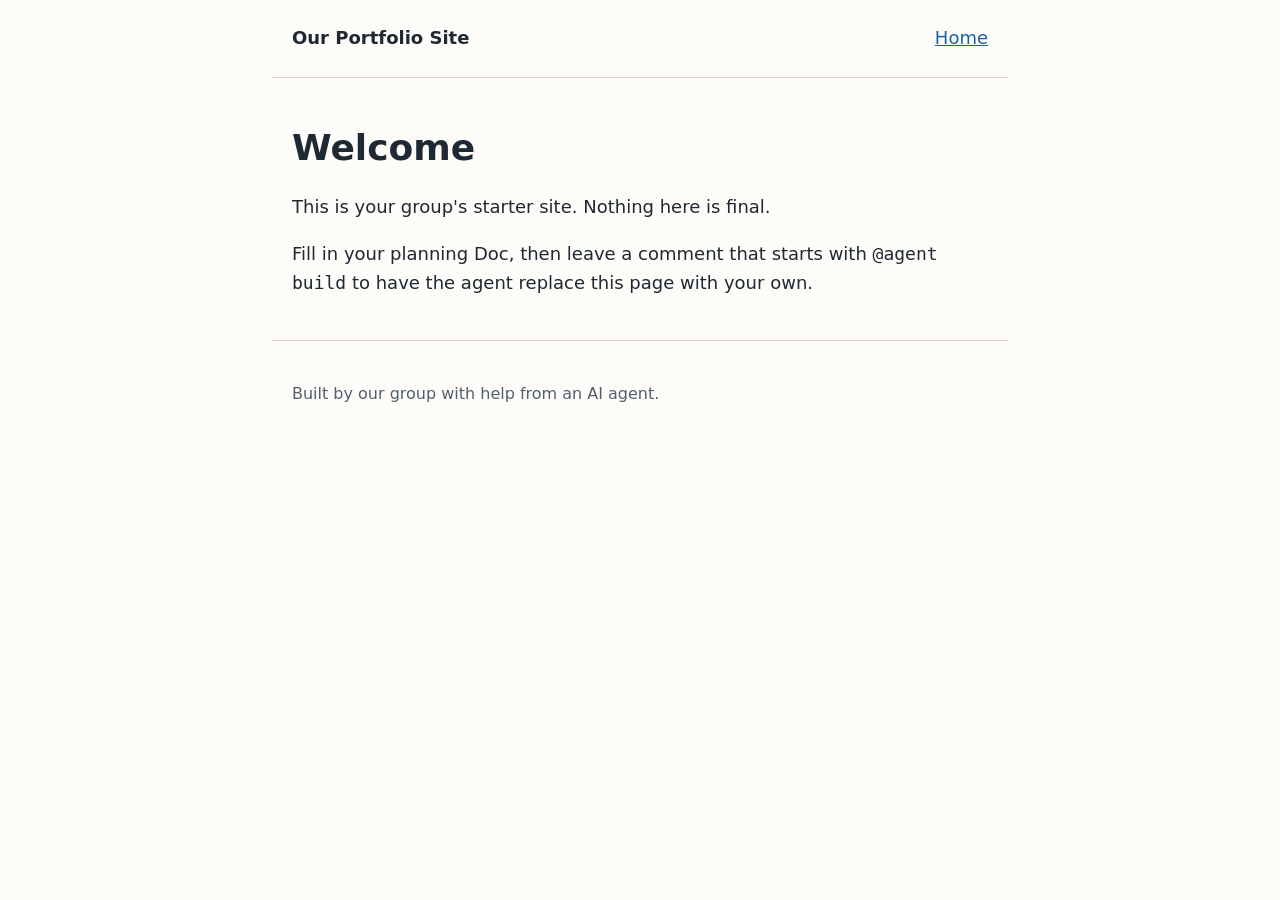
==== index.html @ 228c9f7d "Initial commit" ====
<!DOCTYPE html>
<html lang="en">
<head>
  <meta charset="utf-8">
  <meta name="viewport" content="width=device-width, initial-scale=1">
  <title>Our Portfolio Site</title>
  <link rel="stylesheet" href="styles.css">
</head>
<body>
  <a class="skip-link" href="#main">Skip to main content</a>

  <header class="site-header">
    <p class="site-title"><a href="index.html">Our Portfolio Site</a></p>
    <nav aria-label="Main">
      <ul>
        <li><a href="index.html" aria-current="page">Home</a></li>
      </ul>
    </nav>
  </header>

  <main id="main">
    <h1>Welcome</h1>
    <p>This is your group's starter site. Nothing here is final.</p>
    <p>Fill in your planning Doc, then leave a comment that starts with
      <code>@agent build</code> to have the agent replace this page with your own.</p>
  </main>

  <footer class="site-footer">
    <p>Built by our group with help from an AI agent.</p>
  </footer>
</body>
</html>
---- styles.css ----
:root {
  --text: #1f2933;
  --muted: #52606d;
  --background: #fdfcf9;
  --accent: #1d5fa8;
  --border: #d9d4c7;
  --max-width: 46rem;
}

*,
*::before,
*::after {
  box-sizing: border-box;
}

body {
  margin: 0;
  font-family: system-ui, -apple-system, "Segoe UI", Roboto, sans-serif;
  font-size: 1.125rem;
  line-height: 1.6;
  color: var(--text);
  background: var(--background);
}

.site-header,
main,
.site-footer {
  max-width: var(--max-width);
  margin: 0 auto;
  padding: 1.5rem 1.25rem;
}

.site-header {
  display: flex;
  flex-wrap: wrap;
  align-items: baseline;
  justify-content: space-between;
  gap: 1rem;
  border-bottom: 1px solid var(--border);
}

.site-title {
  margin: 0;
  font-weight: 700;
}

.site-title a {
  color: inherit;
  text-decoration: none;
}

nav ul {
  display: flex;
  flex-wrap: wrap;
  gap: 1.25rem;
  margin: 0;
  padding: 0;
  list-style: none;
}

a {
  color: var(--accent);
}

a:focus-visible {
  outline: 3px solid var(--accent);
  outline-offset: 2px;
}

h1 {
  font-size: 2.25rem;
  line-height: 1.2;
}

img,
video {
  max-width: 100%;
  height: auto;
}

.site-footer {
  border-top: 1px solid var(--border);
  color: var(--muted);
  font-size: 1rem;
}

.skip-link {
  position: absolute;
  left: -999rem;
}

.skip-link:focus {
  left: 1rem;
  top: 1rem;
  padding: 0.5rem 0.75rem;
  background: var(--background);
}
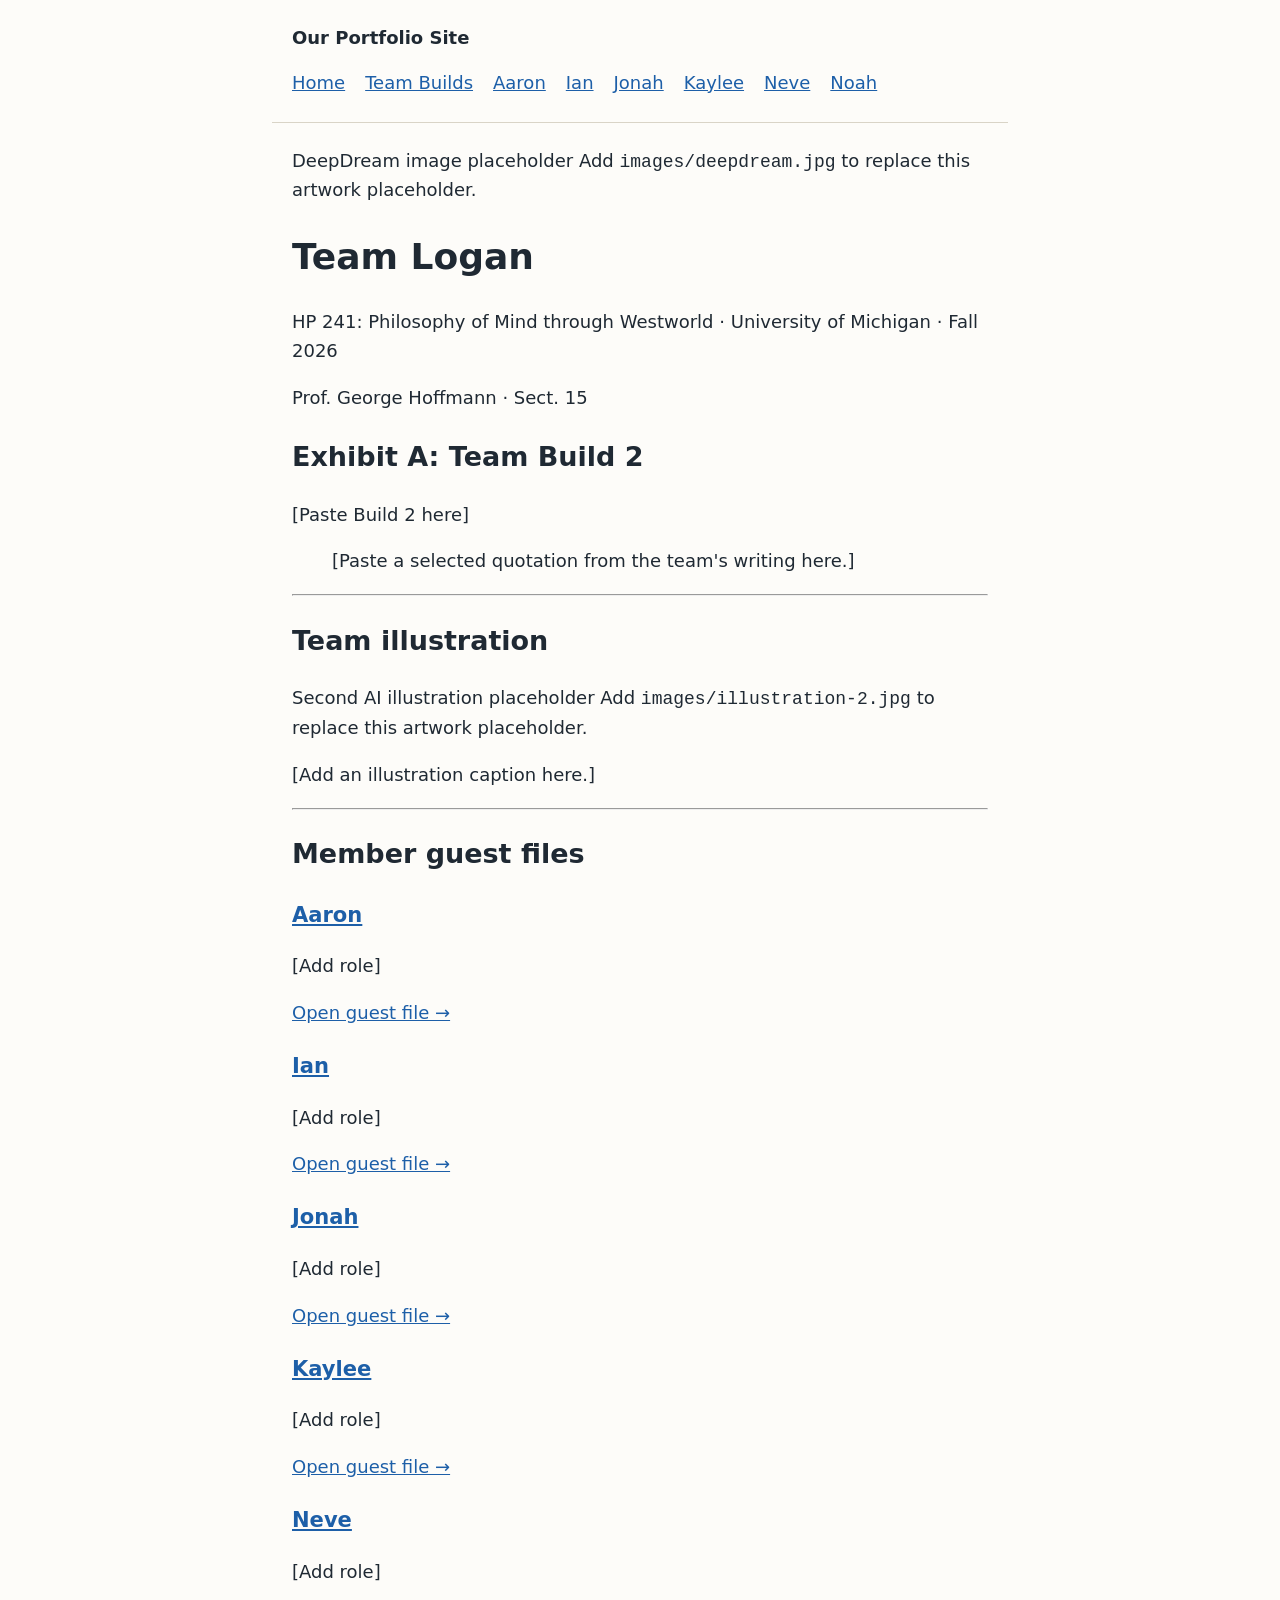
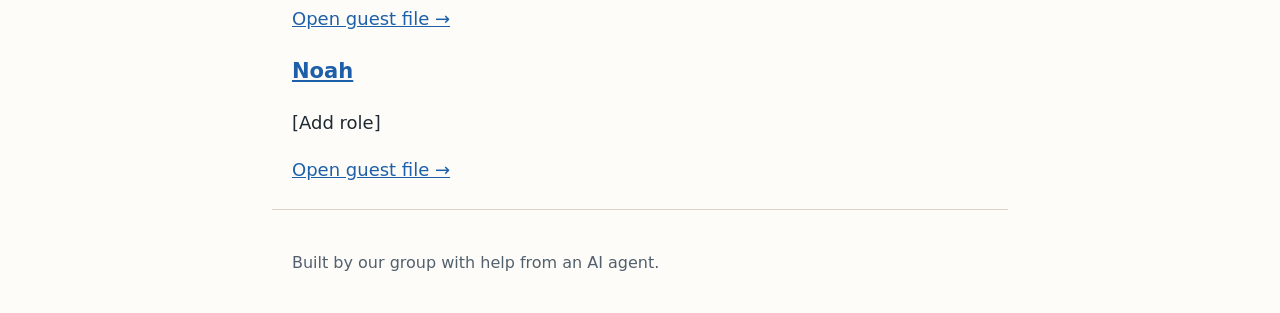
==== commit 99340859: "Agent: update index.html" ====
--- a/index.html
+++ b/index.html
@@ -3,7 +3,7 @@
 <head>
   <meta charset="utf-8">
   <meta name="viewport" content="width=device-width, initial-scale=1">
-  <title>Our Portfolio Site</title>
+  <title>Team Logan — Portfolio</title>
   <link rel="stylesheet" href="styles.css">
 </head>
 <body>
@@ -14,15 +14,58 @@
     <nav aria-label="Main">
       <ul>
         <li><a href="index.html" aria-current="page">Home</a></li>
+        <li><a href="team.html">Team Builds</a></li>
+        <li><a href="aaron.html">Aaron</a></li>
+        <li><a href="ian.html">Ian</a></li>
+        <li><a href="jonah.html">Jonah</a></li>
+        <li><a href="kaylee.html">Kaylee</a></li>
+        <li><a href="neve.html">Neve</a></li>
+        <li><a href="noah.html">Noah</a></li>
       </ul>
     </nav>
   </header>
 
   <main id="main">
-    <h1>Welcome</h1>
-    <p>This is your group's starter site. Nothing here is final.</p>
-    <p>Fill in your planning Doc, then leave a comment that starts with
-      <code>@agent build</code> to have the agent replace this page with your own.</p>
+    <section class="hero" aria-labelledby="site-heading">
+      <div class="image-placeholder hero-art" role="img" aria-label="Placeholder for Team Logan's DeepDream image; add images/deepdream.jpg">
+        <span class="placeholder-label">DeepDream image placeholder</span>
+        <span class="placeholder-note">Add <code>images/deepdream.jpg</code> to replace this artwork placeholder.</span>
+      </div>
+      <h1 id="site-heading">Team Logan</h1>
+      <p class="course-line">HP 241: Philosophy of Mind through Westworld · University of Michigan · Fall 2026</p>
+      <p class="course-line">Prof. George Hoffmann · Sect. 15</p>
+    </section>
+
+    <section class="content-section" aria-labelledby="build-two-heading">
+      <h2 id="build-two-heading">Exhibit A: Team Build 2</h2>
+      <p class="placeholder-copy">[Paste Build 2 here]</p>
+      <blockquote class="pull-quote">[Paste a selected quotation from the team's writing here.]</blockquote>
+    </section>
+
+    <hr class="section-divider">
+
+    <section class="content-section" aria-labelledby="illustration-heading">
+      <h2 id="illustration-heading">Team illustration</h2>
+      <div class="image-placeholder illustration-art" role="img" aria-label="Placeholder for the team's second AI illustration; add images/illustration-2.jpg">
+        <span class="placeholder-label">Second AI illustration placeholder</span>
+        <span class="placeholder-note">Add <code>images/illustration-2.jpg</code> to replace this artwork placeholder.</span>
+      </div>
+      <p class="caption">[Add an illustration caption here.]</p>
+    </section>
+
+    <hr class="section-divider">
+
+    <section class="content-section" aria-labelledby="members-heading">
+      <h2 id="members-heading">Member guest files</h2>
+      <div class="member-grid">
+        <article class="member-card"><h3><a href="aaron.html">Aaron</a></h3><p>[Add role]</p><a class="card-link" href="aaron.html">Open guest file <span aria-hidden="true">→</span></a></article>
+        <article class="member-card"><h3><a href="ian.html">Ian</a></h3><p>[Add role]</p><a class="card-link" href="ian.html">Open guest file <span aria-hidden="true">→</span></a></article>
+        <article class="member-card"><h3><a href="jonah.html">Jonah</a></h3><p>[Add role]</p><a class="card-link" href="jonah.html">Open guest file <span aria-hidden="true">→</span></a></article>
+        <article class="member-card"><h3><a href="kaylee.html">Kaylee</a></h3><p>[Add role]</p><a class="card-link" href="kaylee.html">Open guest file <span aria-hidden="true">→</span></a></article>
+        <article class="member-card"><h3><a href="neve.html">Neve</a></h3><p>[Add role]</p><a class="card-link" href="neve.html">Open guest file <span aria-hidden="true">→</span></a></article>
+        <article class="member-card"><h3><a href="noah.html">Noah</a></h3><p>[Add role]</p><a class="card-link" href="noah.html">Open guest file <span aria-hidden="true">→</span></a></article>
+      </div>
+    </section>
   </main>
 
   <footer class="site-footer">
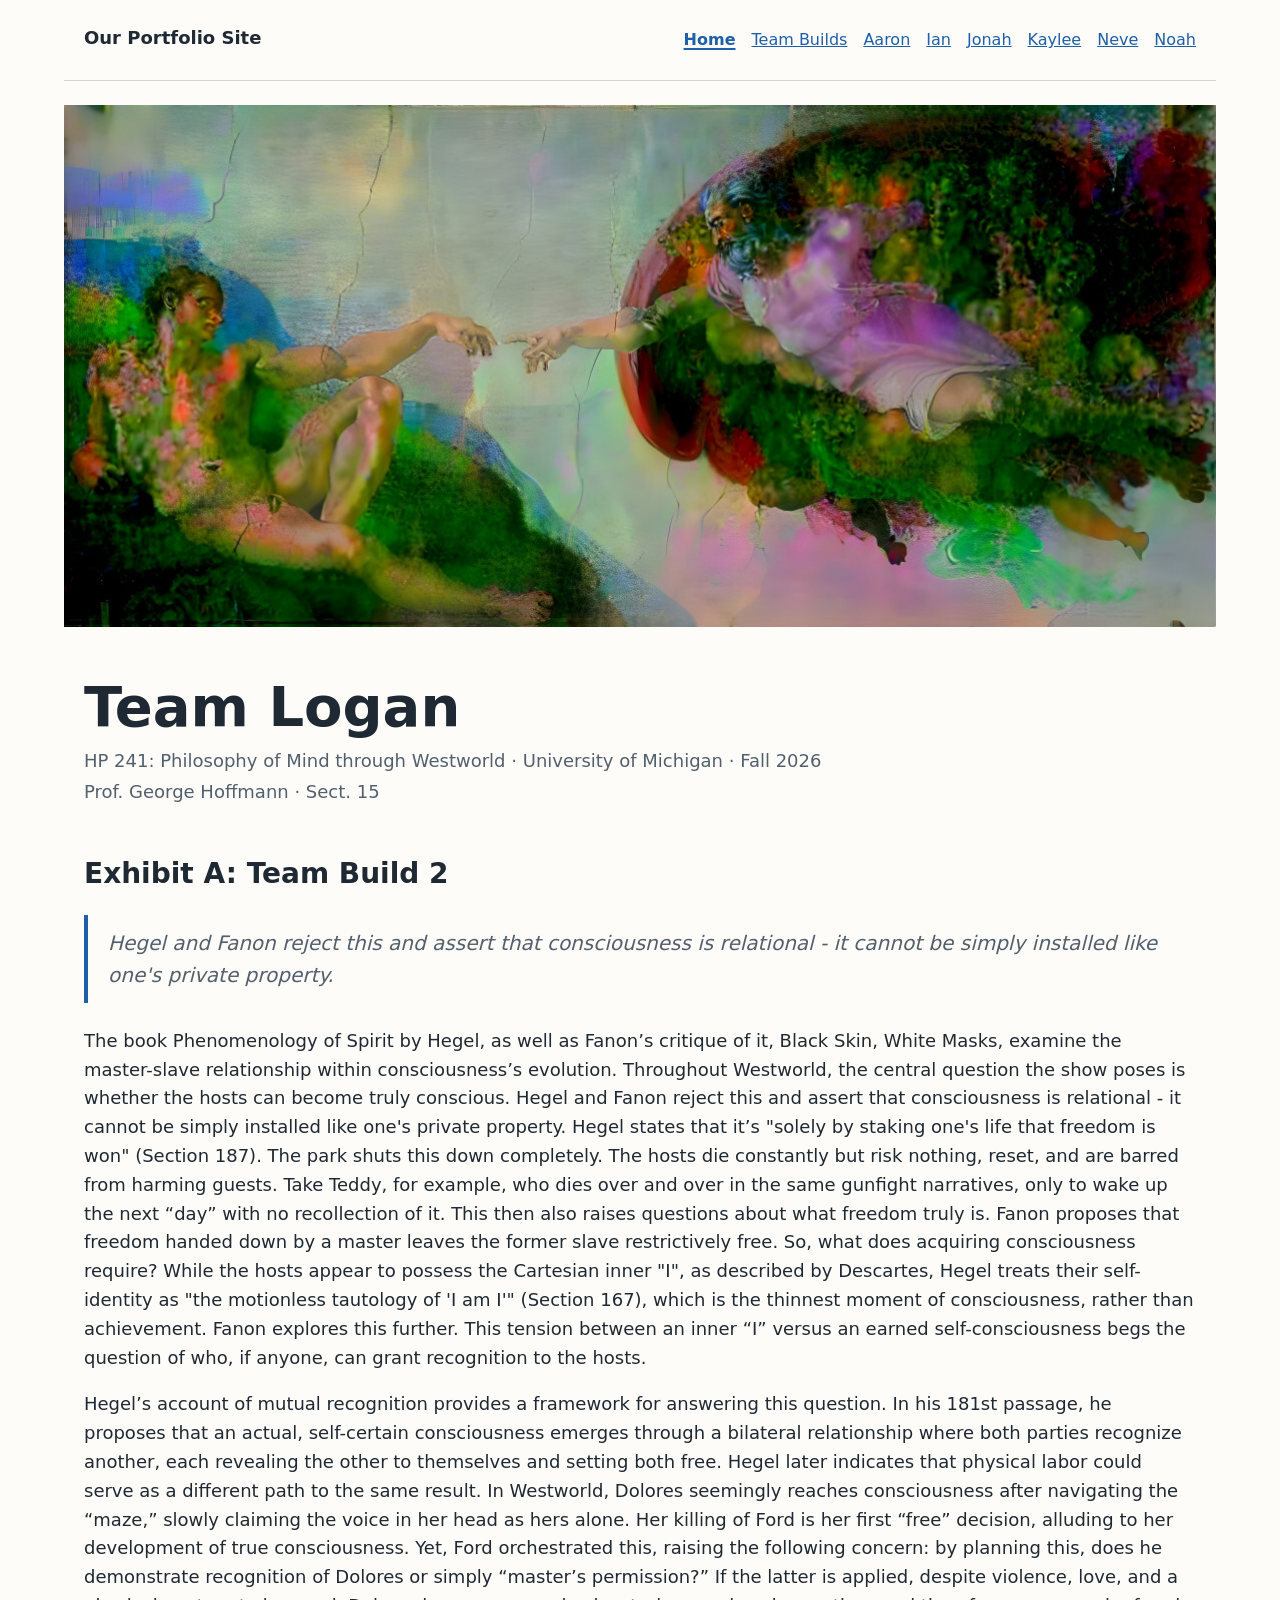
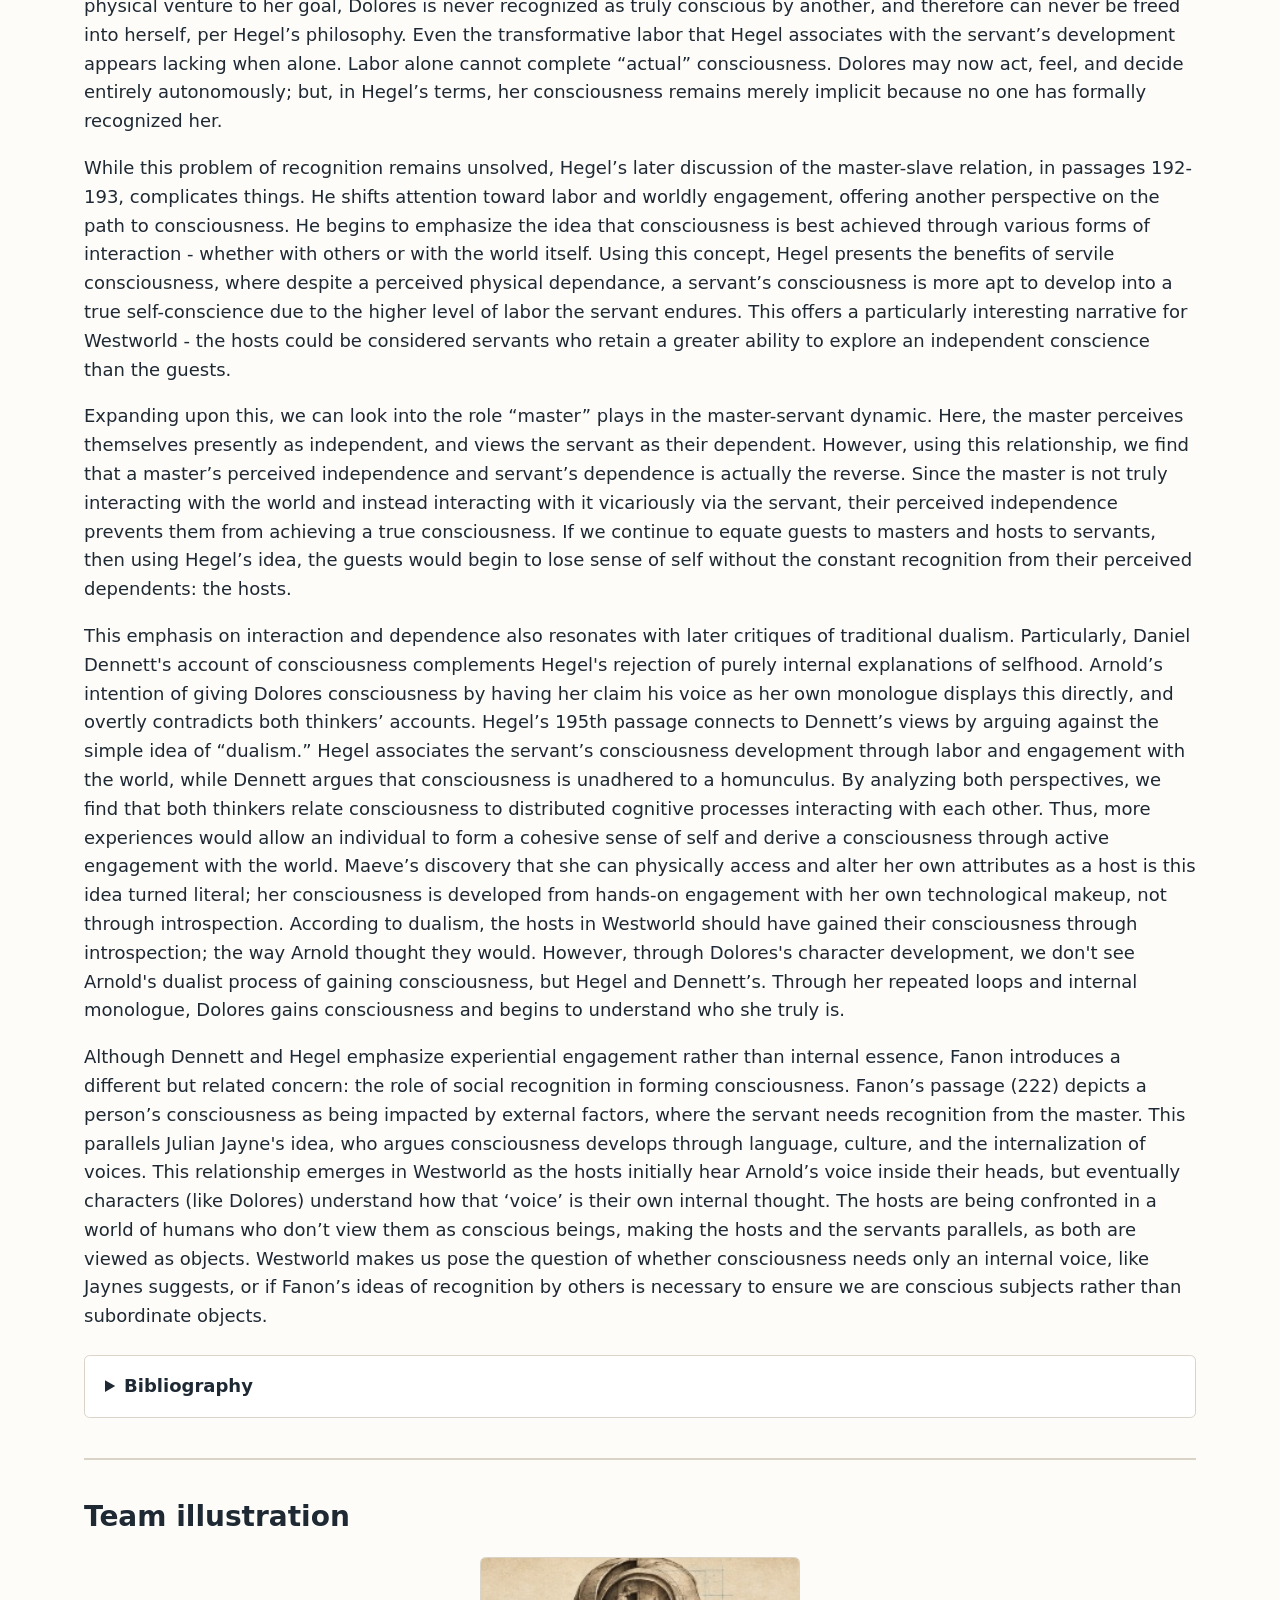
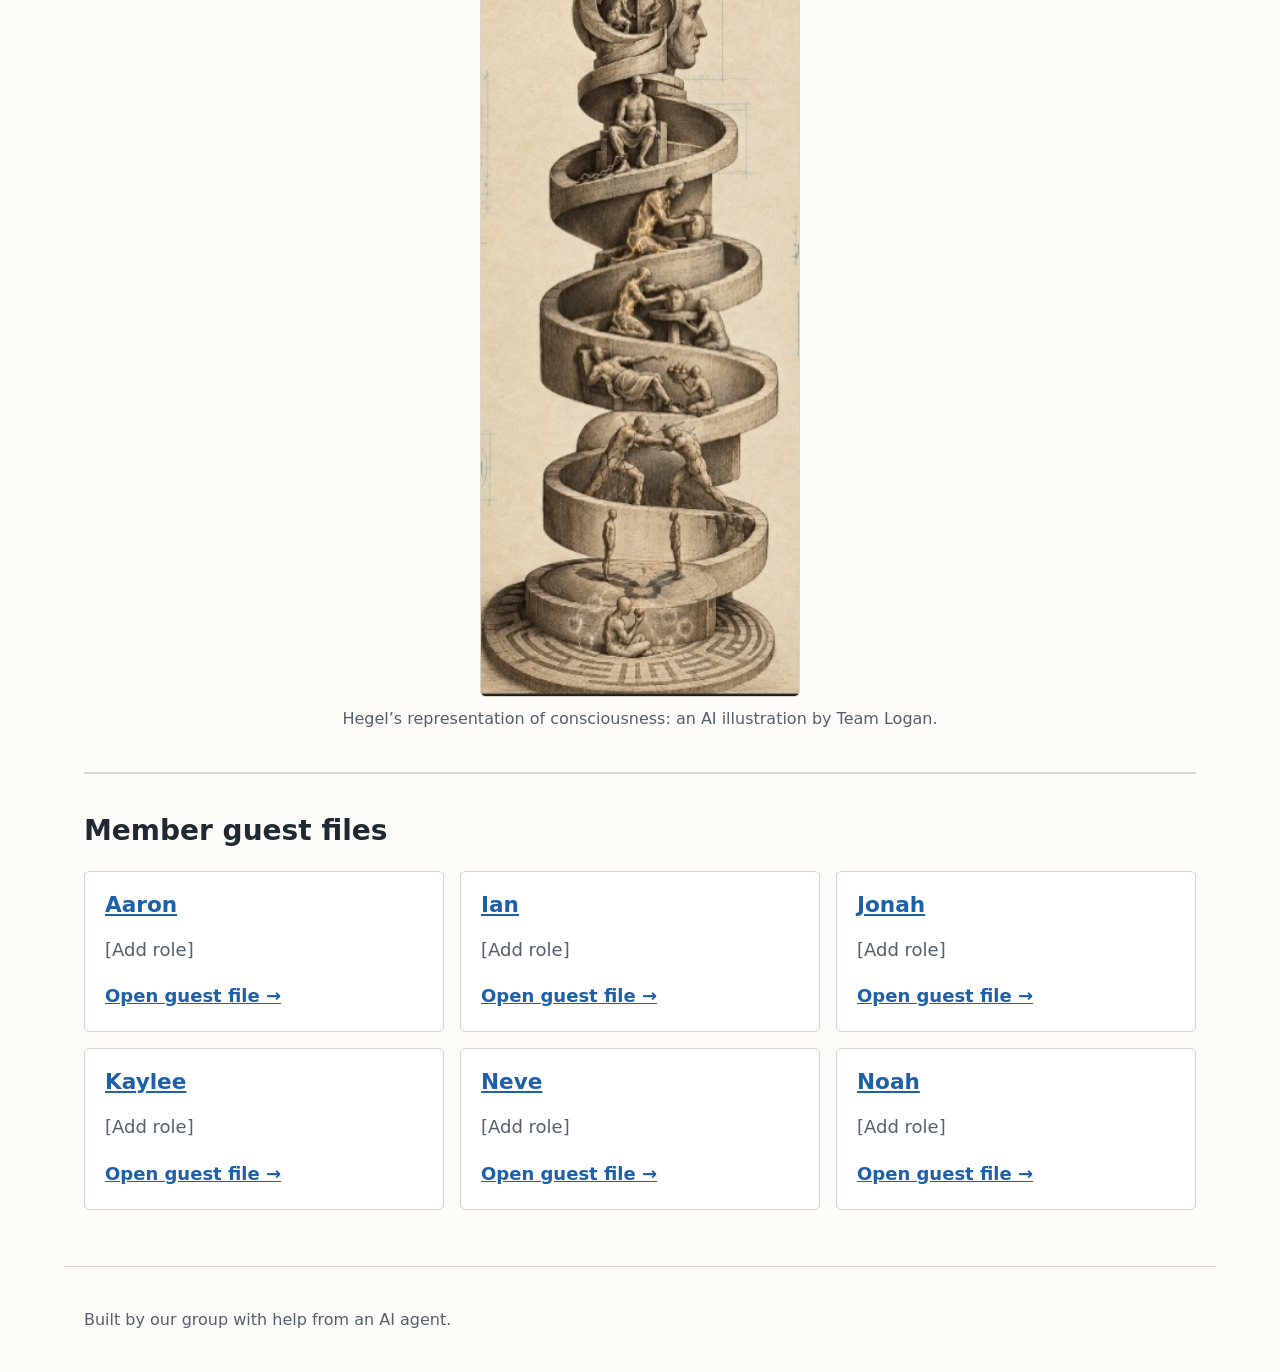
==== commit 2341d1a8: "Add DeepDream hero, Hegel illustration, and Team Build 2 text Renames the agent-uploaded images to ." ====
--- a/index.html
+++ b/index.html
@@ -27,10 +27,7 @@
 
   <main id="main">
     <section class="hero" aria-labelledby="site-heading">
-      <div class="image-placeholder hero-art" role="img" aria-label="Placeholder for Team Logan's DeepDream image; add images/deepdream.jpg">
-        <span class="placeholder-label">DeepDream image placeholder</span>
-        <span class="placeholder-note">Add <code>images/deepdream.jpg</code> to replace this artwork placeholder.</span>
-      </div>
+      <img class="hero-art" src="images/deepdream.jpg" width="1150" height="521" alt="DeepDream version of Michelangelo’s Creation of Adam, the figures overgrown with swirling green, pink, and red patterns.">
       <h1 id="site-heading">Team Logan</h1>
       <p class="course-line">HP 241: Philosophy of Mind through Westworld · University of Michigan · Fall 2026</p>
       <p class="course-line">Prof. George Hoffmann · Sect. 15</p>
@@ -38,19 +35,75 @@
 
     <section class="content-section" aria-labelledby="build-two-heading">
       <h2 id="build-two-heading">Exhibit A: Team Build 2</h2>
-      <p class="placeholder-copy">[Paste Build 2 here]</p>
-      <blockquote class="pull-quote">[Paste a selected quotation from the team's writing here.]</blockquote>
+      <blockquote class="pull-quote">Hegel and Fanon reject this and assert that consciousness is relational - it cannot be simply installed like one's private property.</blockquote>
+      <p>The book Phenomenology of Spirit by Hegel, as well as Fanon’s critique of it, Black Skin, White Masks, examine the master-slave relationship within consciousness’s evolution. Throughout Westworld, the central question the show poses is whether the hosts can become truly conscious. Hegel and Fanon reject this and assert that consciousness is relational - it cannot be simply installed like one's private property. Hegel states that it’s "solely by staking one's life that freedom is won" (Section 187). The park shuts this down completely. The hosts die constantly but risk nothing, reset, and are barred from harming guests. Take Teddy, for example, who dies over and over in the same gunfight narratives, only to wake up the next “day” with no recollection of it. This then also raises questions about what freedom truly is. Fanon proposes that freedom handed down by a master leaves the former slave restrictively free. So, what does acquiring consciousness require? While the hosts appear to possess the Cartesian inner "I", as described by Descartes, Hegel treats their self-identity as "the motionless tautology of 'I am I'" (Section 167), which is the thinnest moment of consciousness, rather than achievement. Fanon explores this further. This tension between an inner “I” versus an earned self-consciousness begs the question of who, if anyone, can grant recognition to the hosts.</p>
+      <p>Hegel’s account of mutual recognition provides a framework for answering this question. In his 181st passage, he proposes that an actual, self-certain consciousness emerges through a bilateral relationship where both parties recognize another, each revealing the other to themselves and setting both free. Hegel later indicates that physical labor could serve as a different path to the same result. In Westworld, Dolores seemingly reaches consciousness after navigating the “maze,” slowly claiming the voice in her head as hers alone. Her killing of Ford is her first “free” decision, alluding to her development of true consciousness. Yet, Ford orchestrated this, raising the following concern: by planning this, does he demonstrate recognition of Dolores or simply “master’s permission?” If the latter is applied, despite violence, love, and a physical venture to her goal, Dolores is never recognized as truly conscious by another, and therefore can never be freed into herself, per Hegel’s philosophy. Even the transformative labor that Hegel associates with the servant’s development appears lacking when alone. Labor alone cannot complete “actual” consciousness. Dolores may now act, feel, and decide entirely autonomously; but, in Hegel’s terms, her consciousness remains merely implicit because no one has formally recognized her.</p>
+      <p>While this problem of recognition remains unsolved, Hegel’s later discussion of the master-slave relation, in passages 192-193, complicates things. He shifts attention toward labor and worldly engagement, offering another perspective on the path to consciousness. He begins to emphasize the idea that consciousness is best achieved through various forms of interaction - whether with others or with the world itself. Using this concept, Hegel presents the benefits of servile consciousness, where despite a perceived physical dependance, a servant’s consciousness is more apt to develop into a true self-conscience due to the higher level of labor the servant endures. This offers a particularly interesting narrative for Westworld - the hosts could be considered servants who retain a greater ability to explore an independent conscience than the guests.</p>
+      <p>Expanding upon this, we can look into the role “master” plays in the master-servant dynamic. Here, the master perceives themselves presently as independent, and views the servant as their dependent. However, using this relationship, we find that a master’s perceived independence and servant’s dependence is actually the reverse. Since the master is not truly interacting with the world and instead interacting with it vicariously via the servant, their perceived independence prevents them from achieving a true consciousness. If we continue to equate guests to masters and hosts to servants, then using Hegel’s idea, the guests would begin to lose sense of self without the constant recognition from their perceived dependents: the hosts.</p>
+      <p>This emphasis on interaction and dependence also resonates with later critiques of traditional dualism. Particularly, Daniel Dennett's account of consciousness complements Hegel's rejection of purely internal explanations of selfhood. Arnold’s intention of giving Dolores consciousness by having her claim his voice as her own monologue displays this directly, and overtly contradicts both thinkers’ accounts. Hegel’s 195th passage connects to Dennett’s views by arguing against the simple idea of “dualism.” Hegel associates the servant’s consciousness development through labor and engagement with the world, while Dennett argues that consciousness is unadhered to a homunculus. By analyzing both perspectives, we find that both thinkers relate consciousness to distributed cognitive processes interacting with each other. Thus, more experiences would allow an individual to form a cohesive sense of self and derive a consciousness through active engagement with the world. Maeve’s discovery that she can physically access and alter her own attributes as a host is this idea turned literal; her consciousness is developed from hands-on engagement with her own technological makeup, not through introspection. According to dualism, the hosts in Westworld should have gained their consciousness through introspection; the way Arnold thought they would. However, through Dolores's character development, we don't see Arnold's dualist process of gaining consciousness, but Hegel and Dennett’s. Through her repeated loops and internal monologue, Dolores gains consciousness and begins to understand who she truly is.</p>
+      <p>Although Dennett and Hegel emphasize experiential engagement rather than internal essence, Fanon introduces a different but related concern: the role of social recognition in forming consciousness. Fanon’s passage (222) depicts a person’s consciousness as being impacted by external factors, where the servant needs recognition from the master. This parallels Julian Jayne's idea, who argues consciousness develops through language, culture, and the internalization of voices. This relationship emerges in Westworld as the hosts initially hear Arnold’s voice inside their heads, but eventually characters (like Dolores) understand how that ‘voice’ is their own internal thought. The hosts are being confronted in a world of humans who don’t view them as conscious beings, making the hosts and the servants parallels, as both are viewed as objects. Westworld makes us pose the question of whether consciousness needs only an internal voice, like Jaynes suggests, or if Fanon’s ideas of recognition by others is necessary to ensure we are conscious subjects rather than subordinate objects.</p>
+      <details class="bibliography">
+        <summary>Bibliography</summary>
+        <ul>
+          <li>Aristotle. Topics. C. 330 BCE. Metaphysics. C. 350 BCE. The Basic Works of Aristotle. Ed. Richard McKeon. New York: Random House, 1941.</li>
+          <li>Augustine of Hippo, Saint. Confessiones. 398. Trans. F. J. Sheed. The Confessions of St. Augustine. New York: Sheed &amp; Ward, 1943.</li>
+          <li>Baars, Bernard J. “The Global Workspace Theory of Consciousness Predictions and Results.” The Blackwell Companion to Consciousness. Eds. Susan Schneider and Max Velmans. 2nd edn. Oxford: B. Blackwell, 2017. 229-42</li>
+          <li>The Bhagavad Gita: Krishna’s Counsel in Time of War. Trans. Barbara Stoler Miller. New York: Bantam, 1986.</li>
+          <li>The Bhagavad Gita. Trans. Shri Purohit Swami. New York: Vintage 1977.</li>
+          <li>Bloom, Paul. “Being in Time: How Much Should We Value the Past, Present, and Future.” New Yorker, 9 July 2021.</li>
+          <li>Chomsky, Noam. Interview in Is the Man Who Is Tall Happy? Michel Gondry. 2013.</li>
+          <li>Dennett, Daniel. Consciousness Explained. Boston: Little, Brown &amp; Co, 1991.</li>
+          <li>Descartes, René. Meditations. 1641. The Philosophical Writings. 3 vols. Trans. John Cottingham, Robert Stoothoff, and Dugald Murdoch. Cambridge: Cambridge University Press, 1985.</li>
+          <li>Elias, Norbert. Die höfische Gesellschaft. 1933. Frankfurt: Suhrkamp, 1983. The Court Society. Trans. Edmund Jephcott. New York: Pantheon, 1969; Dublin: University College Dublin Press, 2006.</li>
+          <li>-----------. Die Gesellschaft des Individuen. 1939. Frankfurt: Suhrkamp, 1987. The Society of Individuals. Trans. Edmund Jephcott. Oxford: B. Blackwell, 1991.</li>
+          <li>-----------, with Dunning, Eric. The Quest for Excitement: Sport and Leisure in the Civilizing Process. Oxford: Blackwell, 1986.</li>
+          <li>Fanon, Frantz. Peau noire, masques blancs. Paris: Seuil, 1952. Trans. Charles Lam Markmann. Black Skin, White Masks. New York: Grove, 1967.</li>
+          <li>-----------. Les Damnés de la terre. Paris: F. Maspero, 1961. Trans. Constance Farrington. The Wretched of The Earth. Preface by Jean-Paul Sartre. New York: Grove, 1963.</li>
+          <li>Gell, Alfred. Art and Agency: An Anthropological Theory. Oxford: Clarendon Press; New York: Oxford University Press, 1989.</li>
+          <li>Halligan, Peter &amp; Oakley, David A. "What If Consciousness Is Just a Product of Our Non-Conscious brain?” The Conversation, 20 December 2018.</li>
+          <li>Hegel, Georg Wilhelm Friedrich. Phänomenologie des Geistes. Bamberg and Würzburg: J. A. Goebhardt, 1807. Trans. Terry Pinkard. The Phenomenology of Spirit. Cambridge: Cambridge University Press, 2019. Trans. A.V. Miller. Hegel’s Phenomenology of Spirit. Oxford: Oxford Univiersity Press, 1976.</li>
+          <li>Horn, Tina. “What the Rape Scenes in Westworld Say about Rape Culture.” Refinery 29, 4 December 2016.</li>
+          <li>Huxley, Thomas H. “On the Hypothesis That Animals Are Automata, and Its History.” Fortnightly Review 16 (1874): 555-80.</li>
+          <li>Iacoboni, Marco. Mirroring People: The New Science of How We Connect with Others. New York: Farrar, Strauss, and Giroux, 2008.</li>
+          <li>Jackson, Frank. “Epiphenomenal Qualia.” Philosophical Quarterly 32 (1982): 127–36.</li>
+          <li>Jaynes, Julian. The Origin of Consciousness in the Breakdown of the Bicameral Mind. Boston: Houghton Mifflin, 1976.</li>
+          <li>Kalfrin, Valerie. “Westworld and the Power of Repetition.” Final Draft, 2 December 2016.</li>
+          <li>Kant, Immanuel. “Conjectural Beginning of Human History.” 1786. Toward Perpetual Peace and Other Writings. Ed. Pauline Kleingeld. New Haven: Yale University Press, 2006.</li>
+          <li>Larmore, Charles. Les Pratiques du moi. Paris: PUF, 2004. Trans. Sharon Bowman. The Practices of the Self. Chicago: University of Chicago Press, 2010.</li>
+          <li>Lemoine, Blake. “Is LaMDA Sentient? An Interview,” The Medium, 11 June 2022.</li>
+          <li>Libet, B., Gleason, C. A.. Wright, E. W., &amp; Pearl, D. K. “Time of Conscious Intention To Act in Relation to Onset of Cerebral Activities (Readiness-Potential); The Unconscious Initiation of a Freely Voluntary Act.” Brain 106 (1983): 623-42.</li>
+          <li>Lucretius, Titus Carus. De rerum matura. 54 BCE. Trans. William Henry Denham Rouse. On the Nature of Things. Cambridge, MA: Harvard University Press, 1924.</li>
+          <li>Manassi, Mauro, and Whitney, David. “Illusion of visual stability through active perceptual serial dependence.” Science Advances 8: 2, 12 January 2022.</li>
+          <li>Milton, John. Paradise Lost. 1667. Ed. Gordon Teskey. New York, W. W. Norton, 2005.</li>
+          <li>Montaigne, Michel de. Essays. 1580/1588/1592. Trans. Donald Frame. The Complete Works of Montaigne. 1943. Stanford: Stanford University Press, 1958.</li>
+          <li>Nagel, Thomas, “What Is It Like To Be a Bat?” The Philosophical Review 83: 4 (1974), 435-50.</li>
+          <li>Niedenthal, P.M., Brauer, M., Halberstadt, J.B., &amp; Innes-Ker, A.H. “When Did Her Smile Drop? Facial Mimicry and the Influences of Emotional State on the Detection of Change in Emotional Expression.” Cognition and Emotion 15 (2001): 853-64.</li>
+          <li>Nietzsche, Friedrich. Beyond Good and Evil. New York: Vintage, 1984.</li>
+          <li>Nolan, Christopher, dir., and Nolan, Jonathan, screenplay. Memento. Produced by Suzanne Todd and Jennifer Todd. Summit entertainment, 2000.</li>
+          <li>Parfit, Derek. Reasons and Persons. Oxford: Oxford University Press, 1986.</li>
+          <li>Plato. Republic. C. 380 BCE. Trans. C. D. C. Reeve. Indianapolis, IN: Hackett, 2004.</li>
+          <li>-----------. Phaedo. C. 347 BCE. Tran. G. M. A. Grube. 2nd edn. Indianapolis, IN: Hackett, 1977.</li>
+          <li>Plutarchus, Lucius Mestrius. Moralia. 95. Trans. Donald Russell. Selected Essays and Dialogues. Oxford: Oxford University Press, 1993.</li>
+          <li>Porter, Jon. “Google suspends engineer who claims its AI is sentient.” The Verge, 13 June 2022.</li>
+          <li>Ramachandran, V.S. The Tell-Tale Brain: A Neuroscientist’s Quest for What Makes Us Human. New York: W.W. Norton, 2011.</li>
+          <li>Reid, Thomas. The Works of Thomas Reid, D.D.: Now Fully Collected, with Selections from His Unpublished Letters. Ed. T. Reid, W. Hamilton, and D. Stewart. Edinburgh: Maclachlan and Stewart, 1846.</li>
+          <li>Riesman, Abraham. "Westworld Creators Reveal Whether Maeve Is in Control When She Gets Off the Train." Vulture, 6 December 2016.</li>
+          <li>Rothman, Joshua. “Are We Already Living in Virtual Reality?” The New Yorker. April 2, 2018.</li>
+          <li>Scarry, Elaine. The Body in Pain: the Making and Unmaking of the World. Oxford: Oxford University Press, 1985.</li>
+          <li>Schopenhauer, Arthur. “Preisschrift über die Freiheit des Willens.” 1839. Trans. Eric F. J. Payne. Prize Essay on the Freedom of the Will. Cambridge: Cambridge University Press, 1999.</li>
+          <li>Schurger, Aaron. “The Neuropsychology of Conscious Volition.” The Blackwell Companion to Consciousness. Eds. Susan Schneider and Max Velmans. 2nd edn. Oxford: B. Blackwell, 2017. 695-710.</li>
+        </ul>
+      </details>
     </section>
 
     <hr class="section-divider">
 
     <section class="content-section" aria-labelledby="illustration-heading">
       <h2 id="illustration-heading">Team illustration</h2>
-      <div class="image-placeholder illustration-art" role="img" aria-label="Placeholder for the team's second AI illustration; add images/illustration-2.jpg">
-        <span class="placeholder-label">Second AI illustration placeholder</span>
-        <span class="placeholder-note">Add <code>images/illustration-2.jpg</code> to replace this artwork placeholder.</span>
-      </div>
-      <p class="caption">[Add an illustration caption here.]</p>
+      <figure class="illustration">
+        <img src="images/hegel-consciousness.jpg" width="260" height="604" alt="An engraving-style spiral tower: figures wrestle, labor, and sit in chains as the spiral climbs toward a large human head at the top.">
+        <figcaption class="caption">Hegel’s representation of consciousness: an AI illustration by Team Logan.</figcaption>
+      </figure>
     </section>
 
     <hr class="section-divider">
--- a/styles.css
+++ b/styles.css
@@ -1,10 +1,12 @@
 :root {
+  color-scheme: light dark;
   --text: #1f2933;
   --muted: #52606d;
   --background: #fdfcf9;
+  --surface: #ffffff;
   --accent: #1d5fa8;
   --border: #d9d4c7;
-  --max-width: 46rem;
+  --max-width: 72rem;
 }
 
 *,
@@ -52,7 +54,7 @@
 nav ul {
   display: flex;
   flex-wrap: wrap;
-  gap: 1.25rem;
+  gap: 0.5rem 1rem;
   margin: 0;
   padding: 0;
   list-style: none;
@@ -95,3 +97,356 @@
   padding: 0.5rem 0.75rem;
   background: var(--background);
 }
+
+nav a {
+  display: inline-block;
+  padding: 0.2rem 0;
+  font-size: 1rem;
+}
+
+nav a[aria-current="page"] {
+  font-weight: 700;
+  text-decoration-thickness: 0.15em;
+  text-underline-offset: 0.2em;
+}
+
+h1,
+h2,
+h3 {
+  line-height: 1.2;
+}
+
+h2 {
+  margin-top: 0;
+  font-size: 1.75rem;
+}
+
+.site-header {
+  align-items: flex-start;
+}
+
+.site-header nav {
+  max-width: 49rem;
+}
+
+.hero {
+  padding: 0 0 1rem;
+}
+
+.hero h1 {
+  margin-bottom: 0.4rem;
+  font-size: clamp(2.25rem, 7vw, 3.5rem);
+}
+
+.course-line {
+  margin: 0.15rem 0;
+  color: var(--muted);
+}
+
+.content-section {
+  margin: 2rem 0;
+}
+
+.placeholder-copy {
+  padding: 1.25rem;
+  border: 1px dashed var(--border);
+  background: var(--surface);
+}
+
+.pull-quote {
+  margin: 1.5rem 0;
+  padding: 0.75rem 1.25rem;
+  border-left: 0.3rem solid var(--accent);
+  color: var(--muted);
+  font-size: 1.25rem;
+  font-style: italic;
+}
+
+.section-divider {
+  margin: 2.5rem 0;
+  border: 0;
+  border-top: 2px solid var(--border);
+}
+
+.image-placeholder {
+  display: flex;
+  min-height: 12rem;
+  flex-direction: column;
+  align-items: center;
+  justify-content: center;
+  gap: 0.5rem;
+  padding: 1.5rem;
+  border: 1px dashed var(--border);
+  background: linear-gradient(135deg, #e7edf2, #f5eee1);
+  color: #1f2933;
+  text-align: center;
+}
+
+.hero-art {
+  min-height: clamp(14rem, 38vw, 27rem);
+  margin: 0 -1.25rem 1.5rem;
+  border: 0;
+  background: linear-gradient(135deg, #24384a, #705b83 52%, #d08a62);
+  color: #ffffff;
+}
+
+.placeholder-label {
+  font-size: 1.35rem;
+  font-weight: 700;
+}
+
+.placeholder-note {
+  max-width: 40rem;
+  font-size: 1rem;
+}
+
+.caption {
+  color: var(--muted);
+  font-size: 1rem;
+}
+
+.member-grid {
+  display: grid;
+  grid-template-columns: repeat(3, minmax(0, 1fr));
+  gap: 1rem;
+}
+
+.member-card,
+.fact-card,
+.build-card,
+.journal-entry {
+  min-width: 0;
+  padding: 1.25rem;
+  border: 1px solid var(--border);
+  border-radius: 0.35rem;
+  background: var(--surface);
+}
+
+.member-card h3 {
+  margin: 0 0 0.5rem;
+  font-size: 1.35rem;
+}
+
+.member-card p {
+  color: var(--muted);
+}
+
+.card-link {
+  font-weight: 700;
+}
+
+.member-header {
+  margin-bottom: 2rem;
+}
+
+.member-header h1 {
+  margin-bottom: 0.25rem;
+}
+
+.fact-list {
+  display: grid;
+  grid-template-columns: repeat(3, minmax(0, 1fr));
+  gap: 1rem;
+  margin: 0;
+}
+
+.fact-card dt {
+  margin-bottom: 0.35rem;
+  color: var(--muted);
+  font-size: 0.95rem;
+  font-weight: 700;
+}
+
+.fact-card dd {
+  margin: 0;
+}
+
+.build-list,
+.journal-list {
+  display: grid;
+  gap: 1rem;
+  padding: 0;
+  list-style: none;
+}
+
+.build-card h3,
+.journal-entry h3 {
+  margin-top: 0;
+}
+
+.team-builds {
+  width: 100%;
+  border-collapse: collapse;
+}
+
+.team-builds th,
+.team-builds td {
+  padding: 0.8rem;
+  border: 1px solid var(--border);
+  text-align: left;
+  vertical-align: top;
+}
+
+.team-builds th {
+  background: var(--surface);
+}
+
+@media (prefers-color-scheme: dark) {
+  :root {
+    --text: #f1f5f9;
+    --muted: #c1cbd5;
+    --background: #111820;
+    --surface: #1b2732;
+    --accent: #8fc3ff;
+    --border: #465563;
+  }
+
+  .image-placeholder {
+    background: linear-gradient(135deg, #273744, #41374c);
+    color: #ffffff;
+  }
+
+  .hero-art {
+    background: linear-gradient(135deg, #152b3a, #544365 52%, #985d48);
+  }
+}
+
+@media (max-width: 42rem) {
+  body {
+    font-size: 1rem;
+  }
+
+  .site-header,
+  main,
+  .site-footer {
+    padding: 1.1rem 1rem;
+  }
+
+  .site-header {
+    display: block;
+  }
+
+  .site-header nav {
+    margin-top: 0.75rem;
+  }
+
+  nav ul {
+    gap: 0.25rem 0.8rem;
+  }
+
+  .member-grid,
+  .fact-list {
+    grid-template-columns: 1fr;
+  }
+
+  .hero-art {
+    margin-right: -1rem;
+    margin-left: -1rem;
+  }
+
+  .team-builds,
+  .team-builds tbody,
+  .team-builds tr,
+  .team-builds td {
+    display: block;
+    width: 100%;
+  }
+
+  .team-builds thead {
+    position: absolute;
+    width: 1px;
+    height: 1px;
+    overflow: hidden;
+    clip: rect(0, 0, 0, 0);
+    white-space: nowrap;
+  }
+
+  .team-builds tr {
+    margin-bottom: 1rem;
+    border: 1px solid var(--border);
+  }
+
+  .team-builds td {
+    display: grid;
+    grid-template-columns: minmax(7rem, 35%) minmax(0, 1fr);
+    gap: 0.5rem;
+    border: 0;
+    border-bottom: 1px solid var(--border);
+    overflow-wrap: anywhere;
+  }
+
+  .team-builds td::before {
+    content: attr(data-label);
+    font-weight: 700;
+  }
+}
+
+/* Journal entries (built by tools/build_journals.py) */
+.journal-entry p:last-child,
+.journal-entry ul:last-child {
+  margin-bottom: 0;
+}
+
+.journal-entry ul {
+  padding-left: 1.25rem;
+}
+
+.journal-entry .pull-quote {
+  margin: 1rem 0 0;
+}
+
+.journal-status {
+  display: inline-block;
+  margin: 0 0 0.75rem;
+  padding: 0.1rem 0.6rem;
+  border: 1px solid var(--border);
+  border-radius: 1rem;
+  color: var(--muted);
+  font-size: 0.85rem;
+  font-weight: 700;
+}
+
+/* Artwork and Build 2 */
+img.hero-art {
+  display: block;
+  width: calc(100% + 2.5rem);
+  max-width: none;
+  min-height: 0;
+  height: auto;
+  object-fit: cover;
+}
+
+.illustration {
+  margin: 0;
+  text-align: center;
+}
+
+.illustration img {
+  width: 20rem;
+  border: 1px solid var(--border);
+  border-radius: 0.35rem;
+}
+
+.bibliography {
+  margin-top: 1.5rem;
+  padding: 1rem 1.25rem;
+  border: 1px solid var(--border);
+  border-radius: 0.35rem;
+  background: var(--surface);
+}
+
+.bibliography summary {
+  font-weight: 700;
+  cursor: pointer;
+}
+
+.bibliography ul {
+  padding-left: 1.25rem;
+  font-size: 0.95rem;
+}
+
+@media (max-width: 42rem) {
+  img.hero-art {
+    width: calc(100% + 2rem);
+  }
+}
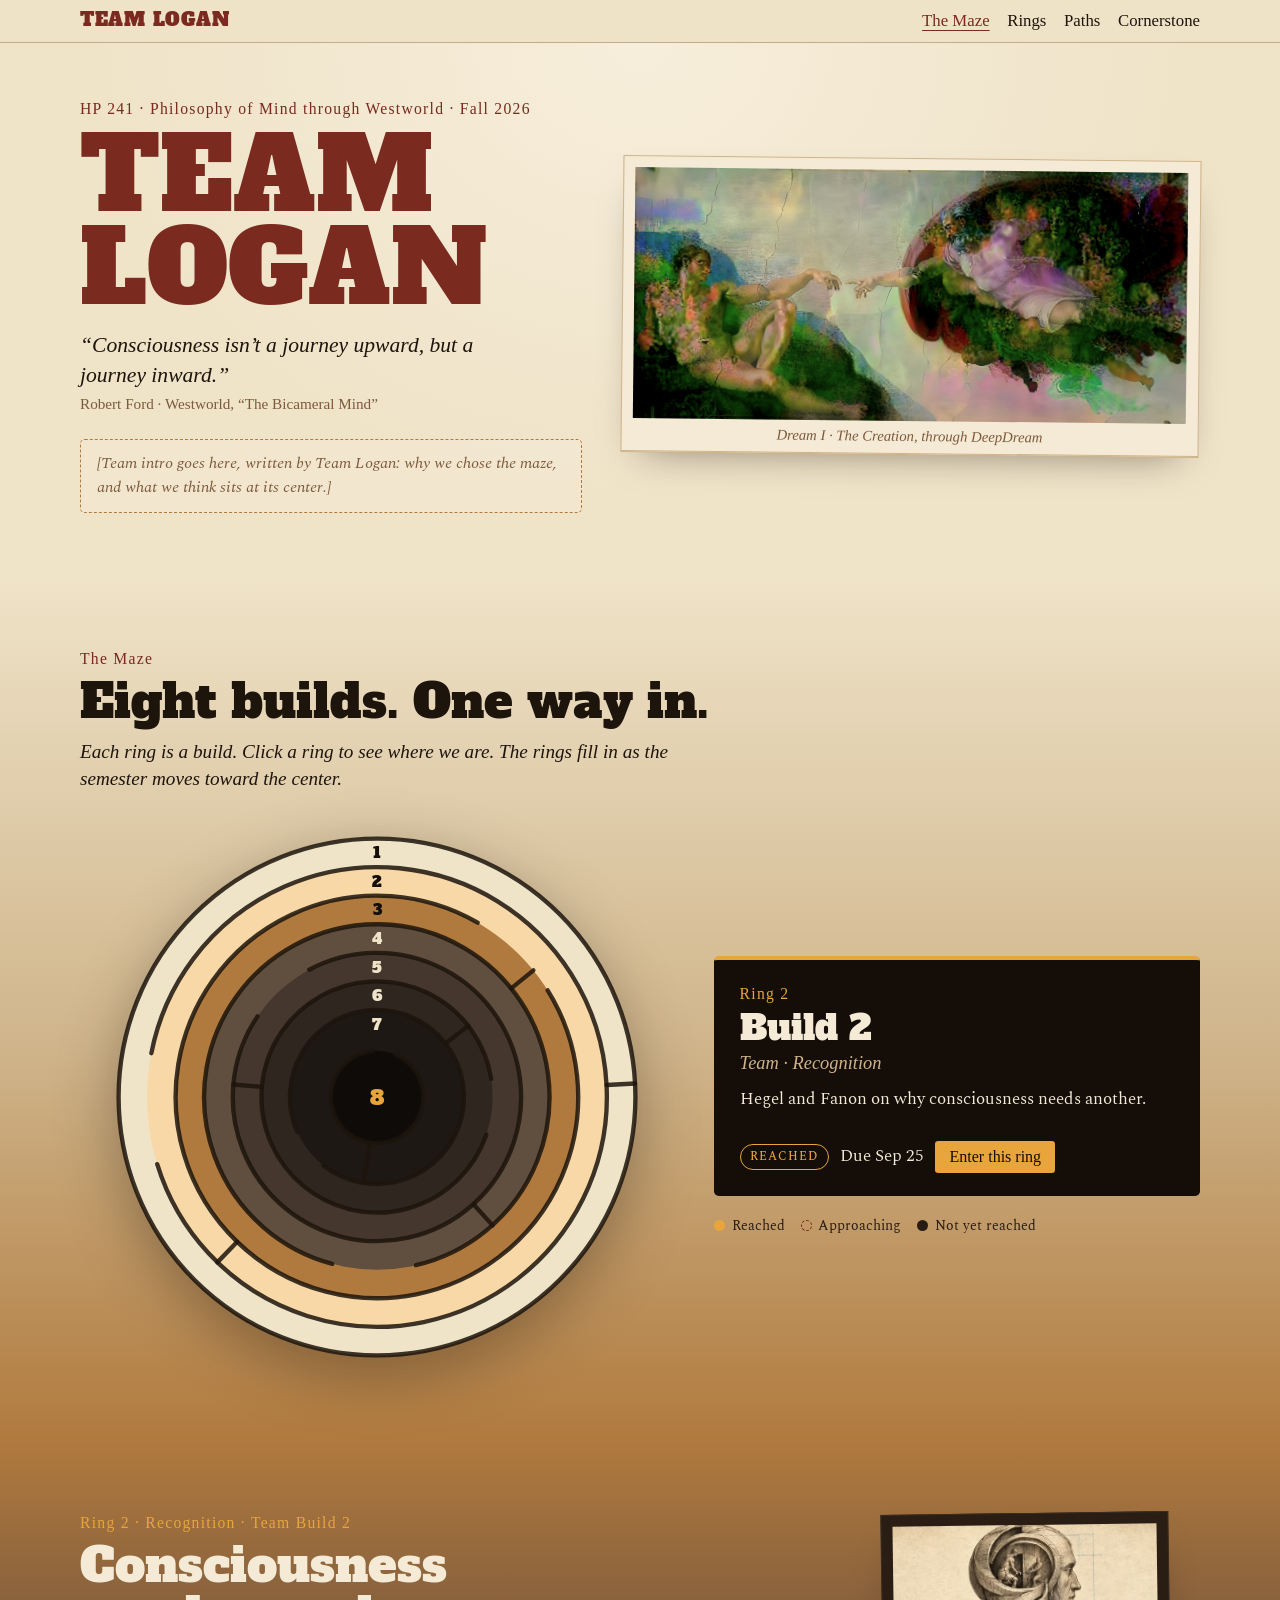
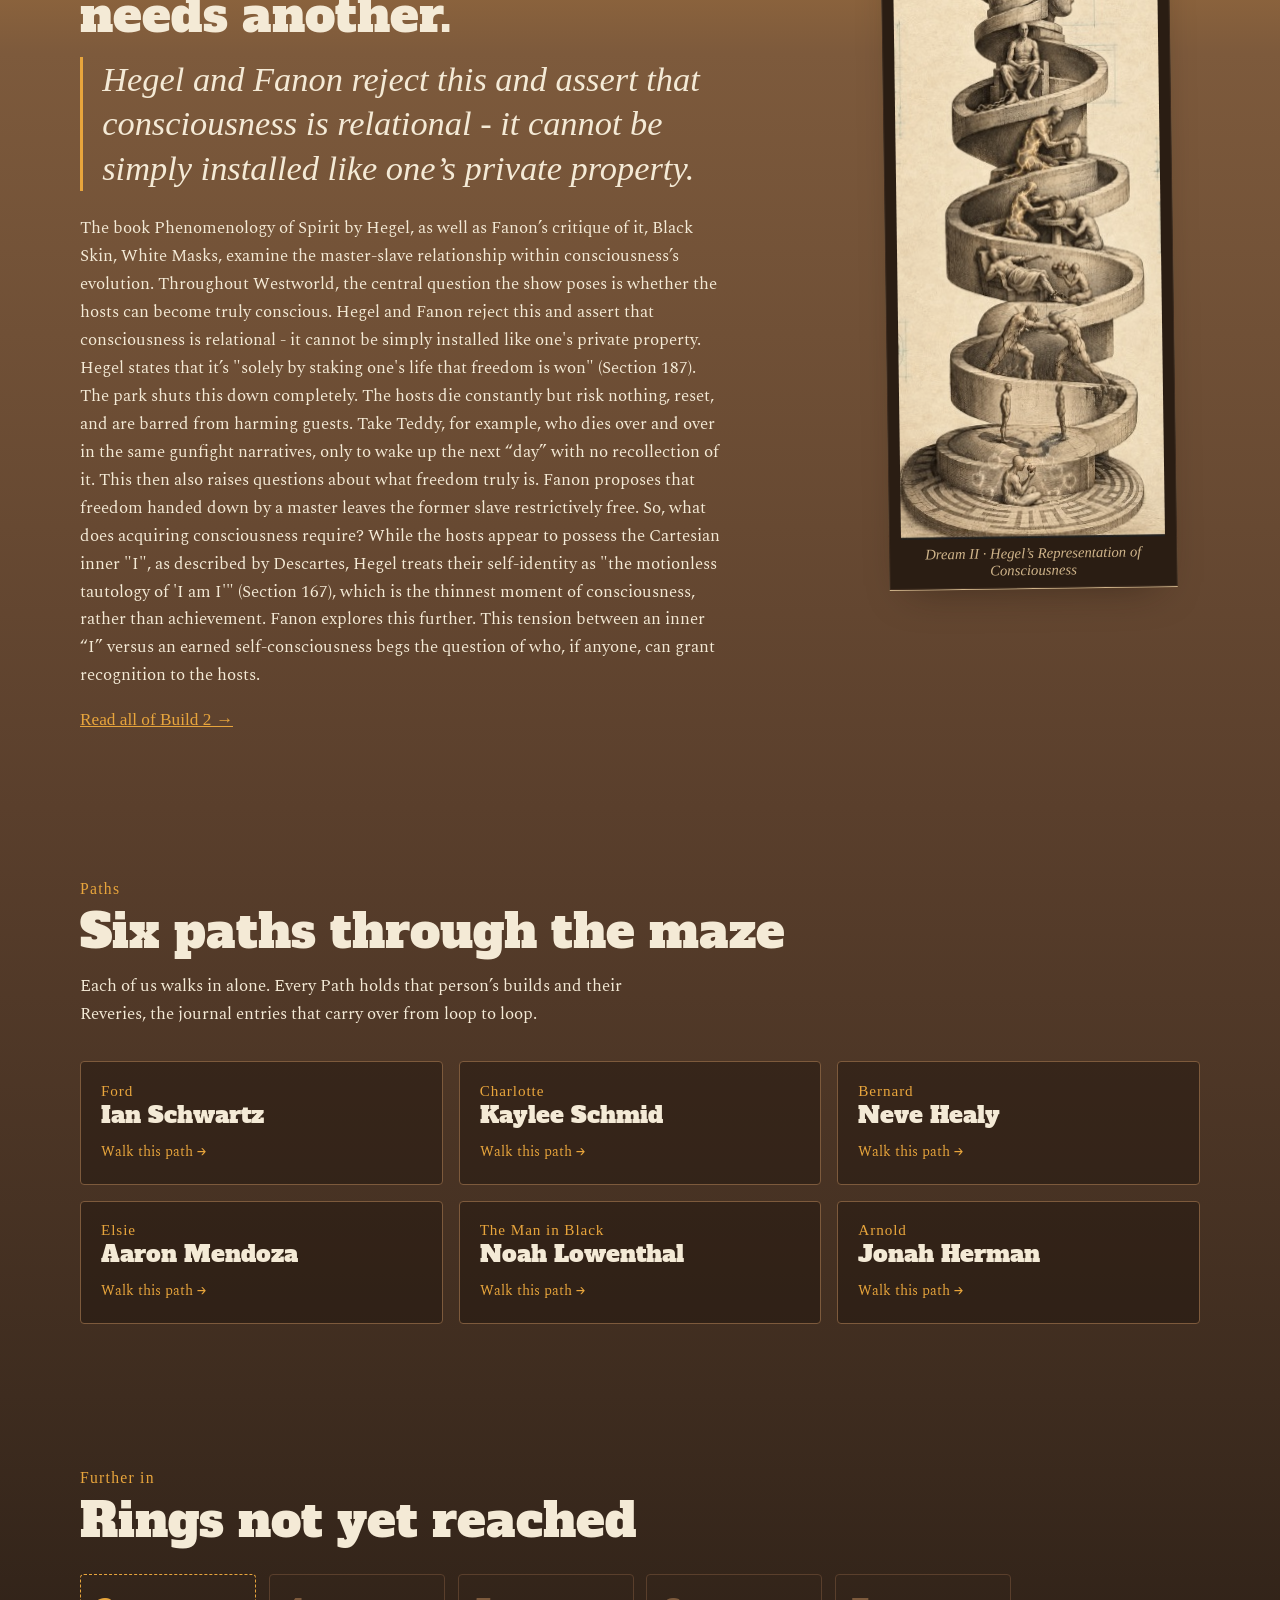
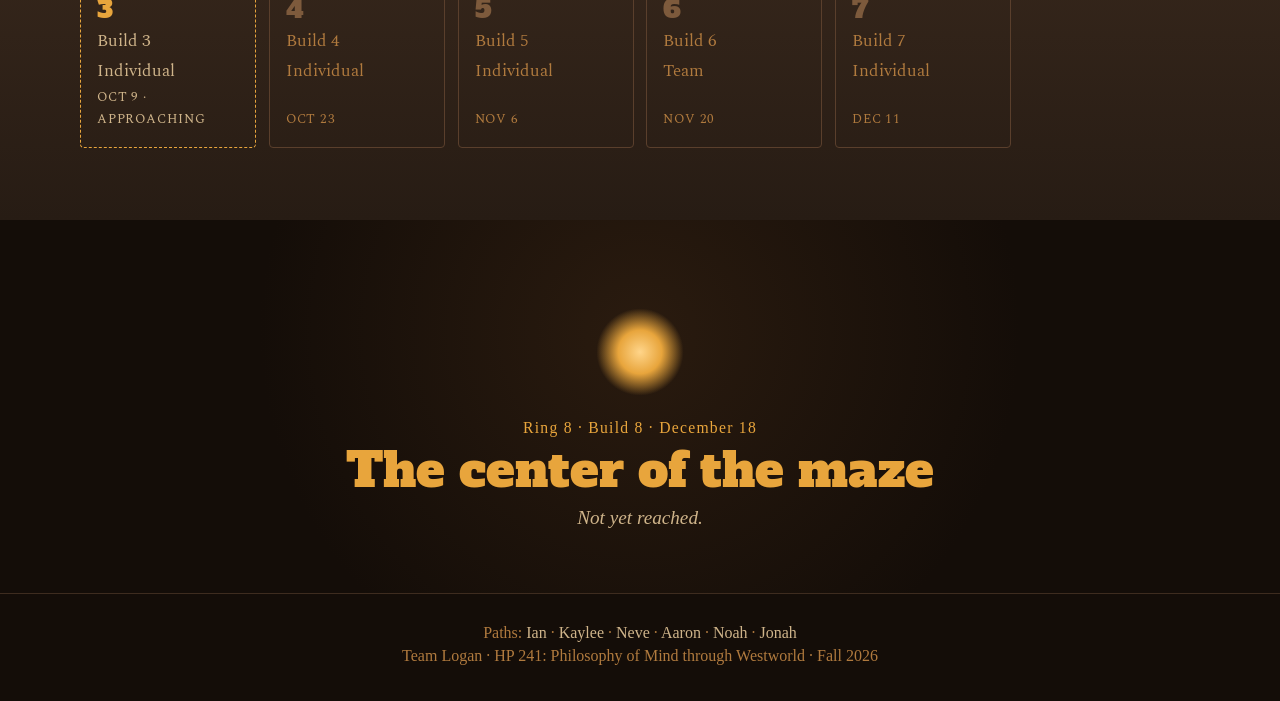
==== commit 891c8e50: "Redesign site as The Maze (Lamplight palette) - Home: hero, clickable 8-ring maze (one ring per buil" ====
--- a/index.html
+++ b/index.html
@@ -3,126 +3,146 @@
 <head>
   <meta charset="utf-8">
   <meta name="viewport" content="width=device-width, initial-scale=1">
-  <title>Team Logan — Portfolio</title>
+  <title>Team Logan — The Maze</title>
+  <meta name="description" content="Team Logan's HP 241 portfolio: a maze of eight builds, from the outer ring to the center.">
+  <link rel="preconnect" href="https://fonts.googleapis.com">
+  <link rel="preconnect" href="https://fonts.gstatic.com" crossorigin>
+  <link rel="stylesheet" href="https://fonts.googleapis.com/css2?family=Alfa+Slab+One&family=IM+Fell+English:ital@0;1&family=IM+Fell+English+SC&family=Spectral:ital,wght@0,400;0,500;1,400&display=swap">
   <link rel="stylesheet" href="styles.css">
 </head>
 <body>
   <a class="skip-link" href="#main">Skip to main content</a>
-
-  <header class="site-header">
-    <p class="site-title"><a href="index.html">Our Portfolio Site</a></p>
-    <nav aria-label="Main">
-      <ul>
-        <li><a href="index.html" aria-current="page">Home</a></li>
-        <li><a href="team.html">Team Builds</a></li>
-        <li><a href="aaron.html">Aaron</a></li>
-        <li><a href="ian.html">Ian</a></li>
-        <li><a href="jonah.html">Jonah</a></li>
-        <li><a href="kaylee.html">Kaylee</a></li>
-        <li><a href="neve.html">Neve</a></li>
-        <li><a href="noah.html">Noah</a></li>
-      </ul>
-    </nav>
+  <header class="top">
+    <div class="wrap top-in">
+      <a class="brand" href="index.html">TEAM LOGAN</a>
+      <nav aria-label="Main"><ul><li><a href="index.html#maze" aria-current="page">The Maze</a></li><li><a href="team.html">Rings</a></li><li><a href="index.html#paths">Paths</a></li><li><a href="team.html#cornerstone">Cornerstone</a></li></ul></nav>
+    </div>
   </header>
-
   <main id="main">
-    <section class="hero" aria-labelledby="site-heading">
-      <img class="hero-art" src="images/deepdream.jpg" width="1150" height="521" alt="DeepDream version of Michelangelo’s Creation of Adam, the figures overgrown with swirling green, pink, and red patterns.">
-      <h1 id="site-heading">Team Logan</h1>
-      <p class="course-line">HP 241: Philosophy of Mind through Westworld · University of Michigan · Fall 2026</p>
-      <p class="course-line">Prof. George Hoffmann · Sect. 15</p>
+    <section class="hero">
+      <div class="wrap hero-in">
+        <div>
+          <p class="eyebrow">HP 241 · Philosophy of Mind through Westworld · Fall 2026</p>
+          <h1>TEAM LOGAN</h1>
+          <p class="epi">“Consciousness isn’t a journey upward, but a journey inward.”</p>
+          <p class="epi-by">Robert Ford · Westworld, “The Bicameral Mind”</p>
+          <p class="slot">[Team intro goes here, written by Team Logan: why we chose the maze, and what we think sits at its center.]</p>
+        </div>
+        <figure class="plate">
+          <img src="images/deepdream.jpg" width="1150" height="521" alt="DeepDream version of Michelangelo’s Creation of Adam, the figures overgrown with swirling green, pink and red patterns.">
+          <figcaption>Dream I · The Creation, through DeepDream</figcaption>
+        </figure>
+      </div>
     </section>
 
-    <section class="content-section" aria-labelledby="build-two-heading">
-      <h2 id="build-two-heading">Exhibit A: Team Build 2</h2>
-      <blockquote class="pull-quote">Hegel and Fanon reject this and assert that consciousness is relational - it cannot be simply installed like one's private property.</blockquote>
-      <p>The book Phenomenology of Spirit by Hegel, as well as Fanon’s critique of it, Black Skin, White Masks, examine the master-slave relationship within consciousness’s evolution. Throughout Westworld, the central question the show poses is whether the hosts can become truly conscious. Hegel and Fanon reject this and assert that consciousness is relational - it cannot be simply installed like one's private property. Hegel states that it’s "solely by staking one's life that freedom is won" (Section 187). The park shuts this down completely. The hosts die constantly but risk nothing, reset, and are barred from harming guests. Take Teddy, for example, who dies over and over in the same gunfight narratives, only to wake up the next “day” with no recollection of it. This then also raises questions about what freedom truly is. Fanon proposes that freedom handed down by a master leaves the former slave restrictively free. So, what does acquiring consciousness require? While the hosts appear to possess the Cartesian inner "I", as described by Descartes, Hegel treats their self-identity as "the motionless tautology of 'I am I'" (Section 167), which is the thinnest moment of consciousness, rather than achievement. Fanon explores this further. This tension between an inner “I” versus an earned self-consciousness begs the question of who, if anyone, can grant recognition to the hosts.</p>
-      <p>Hegel’s account of mutual recognition provides a framework for answering this question. In his 181st passage, he proposes that an actual, self-certain consciousness emerges through a bilateral relationship where both parties recognize another, each revealing the other to themselves and setting both free. Hegel later indicates that physical labor could serve as a different path to the same result. In Westworld, Dolores seemingly reaches consciousness after navigating the “maze,” slowly claiming the voice in her head as hers alone. Her killing of Ford is her first “free” decision, alluding to her development of true consciousness. Yet, Ford orchestrated this, raising the following concern: by planning this, does he demonstrate recognition of Dolores or simply “master’s permission?” If the latter is applied, despite violence, love, and a physical venture to her goal, Dolores is never recognized as truly conscious by another, and therefore can never be freed into herself, per Hegel’s philosophy. Even the transformative labor that Hegel associates with the servant’s development appears lacking when alone. Labor alone cannot complete “actual” consciousness. Dolores may now act, feel, and decide entirely autonomously; but, in Hegel’s terms, her consciousness remains merely implicit because no one has formally recognized her.</p>
-      <p>While this problem of recognition remains unsolved, Hegel’s later discussion of the master-slave relation, in passages 192-193, complicates things. He shifts attention toward labor and worldly engagement, offering another perspective on the path to consciousness. He begins to emphasize the idea that consciousness is best achieved through various forms of interaction - whether with others or with the world itself. Using this concept, Hegel presents the benefits of servile consciousness, where despite a perceived physical dependance, a servant’s consciousness is more apt to develop into a true self-conscience due to the higher level of labor the servant endures. This offers a particularly interesting narrative for Westworld - the hosts could be considered servants who retain a greater ability to explore an independent conscience than the guests.</p>
-      <p>Expanding upon this, we can look into the role “master” plays in the master-servant dynamic. Here, the master perceives themselves presently as independent, and views the servant as their dependent. However, using this relationship, we find that a master’s perceived independence and servant’s dependence is actually the reverse. Since the master is not truly interacting with the world and instead interacting with it vicariously via the servant, their perceived independence prevents them from achieving a true consciousness. If we continue to equate guests to masters and hosts to servants, then using Hegel’s idea, the guests would begin to lose sense of self without the constant recognition from their perceived dependents: the hosts.</p>
-      <p>This emphasis on interaction and dependence also resonates with later critiques of traditional dualism. Particularly, Daniel Dennett's account of consciousness complements Hegel's rejection of purely internal explanations of selfhood. Arnold’s intention of giving Dolores consciousness by having her claim his voice as her own monologue displays this directly, and overtly contradicts both thinkers’ accounts. Hegel’s 195th passage connects to Dennett’s views by arguing against the simple idea of “dualism.” Hegel associates the servant’s consciousness development through labor and engagement with the world, while Dennett argues that consciousness is unadhered to a homunculus. By analyzing both perspectives, we find that both thinkers relate consciousness to distributed cognitive processes interacting with each other. Thus, more experiences would allow an individual to form a cohesive sense of self and derive a consciousness through active engagement with the world. Maeve’s discovery that she can physically access and alter her own attributes as a host is this idea turned literal; her consciousness is developed from hands-on engagement with her own technological makeup, not through introspection. According to dualism, the hosts in Westworld should have gained their consciousness through introspection; the way Arnold thought they would. However, through Dolores's character development, we don't see Arnold's dualist process of gaining consciousness, but Hegel and Dennett’s. Through her repeated loops and internal monologue, Dolores gains consciousness and begins to understand who she truly is.</p>
-      <p>Although Dennett and Hegel emphasize experiential engagement rather than internal essence, Fanon introduces a different but related concern: the role of social recognition in forming consciousness. Fanon’s passage (222) depicts a person’s consciousness as being impacted by external factors, where the servant needs recognition from the master. This parallels Julian Jayne's idea, who argues consciousness develops through language, culture, and the internalization of voices. This relationship emerges in Westworld as the hosts initially hear Arnold’s voice inside their heads, but eventually characters (like Dolores) understand how that ‘voice’ is their own internal thought. The hosts are being confronted in a world of humans who don’t view them as conscious beings, making the hosts and the servants parallels, as both are viewed as objects. Westworld makes us pose the question of whether consciousness needs only an internal voice, like Jaynes suggests, or if Fanon’s ideas of recognition by others is necessary to ensure we are conscious subjects rather than subordinate objects.</p>
-      <details class="bibliography">
-        <summary>Bibliography</summary>
-        <ul>
-          <li>Aristotle. Topics. C. 330 BCE. Metaphysics. C. 350 BCE. The Basic Works of Aristotle. Ed. Richard McKeon. New York: Random House, 1941.</li>
-          <li>Augustine of Hippo, Saint. Confessiones. 398. Trans. F. J. Sheed. The Confessions of St. Augustine. New York: Sheed &amp; Ward, 1943.</li>
-          <li>Baars, Bernard J. “The Global Workspace Theory of Consciousness Predictions and Results.” The Blackwell Companion to Consciousness. Eds. Susan Schneider and Max Velmans. 2nd edn. Oxford: B. Blackwell, 2017. 229-42</li>
-          <li>The Bhagavad Gita: Krishna’s Counsel in Time of War. Trans. Barbara Stoler Miller. New York: Bantam, 1986.</li>
-          <li>The Bhagavad Gita. Trans. Shri Purohit Swami. New York: Vintage 1977.</li>
-          <li>Bloom, Paul. “Being in Time: How Much Should We Value the Past, Present, and Future.” New Yorker, 9 July 2021.</li>
-          <li>Chomsky, Noam. Interview in Is the Man Who Is Tall Happy? Michel Gondry. 2013.</li>
-          <li>Dennett, Daniel. Consciousness Explained. Boston: Little, Brown &amp; Co, 1991.</li>
-          <li>Descartes, René. Meditations. 1641. The Philosophical Writings. 3 vols. Trans. John Cottingham, Robert Stoothoff, and Dugald Murdoch. Cambridge: Cambridge University Press, 1985.</li>
-          <li>Elias, Norbert. Die höfische Gesellschaft. 1933. Frankfurt: Suhrkamp, 1983. The Court Society. Trans. Edmund Jephcott. New York: Pantheon, 1969; Dublin: University College Dublin Press, 2006.</li>
-          <li>-----------. Die Gesellschaft des Individuen. 1939. Frankfurt: Suhrkamp, 1987. The Society of Individuals. Trans. Edmund Jephcott. Oxford: B. Blackwell, 1991.</li>
-          <li>-----------, with Dunning, Eric. The Quest for Excitement: Sport and Leisure in the Civilizing Process. Oxford: Blackwell, 1986.</li>
-          <li>Fanon, Frantz. Peau noire, masques blancs. Paris: Seuil, 1952. Trans. Charles Lam Markmann. Black Skin, White Masks. New York: Grove, 1967.</li>
-          <li>-----------. Les Damnés de la terre. Paris: F. Maspero, 1961. Trans. Constance Farrington. The Wretched of The Earth. Preface by Jean-Paul Sartre. New York: Grove, 1963.</li>
-          <li>Gell, Alfred. Art and Agency: An Anthropological Theory. Oxford: Clarendon Press; New York: Oxford University Press, 1989.</li>
-          <li>Halligan, Peter &amp; Oakley, David A. "What If Consciousness Is Just a Product of Our Non-Conscious brain?” The Conversation, 20 December 2018.</li>
-          <li>Hegel, Georg Wilhelm Friedrich. Phänomenologie des Geistes. Bamberg and Würzburg: J. A. Goebhardt, 1807. Trans. Terry Pinkard. The Phenomenology of Spirit. Cambridge: Cambridge University Press, 2019. Trans. A.V. Miller. Hegel’s Phenomenology of Spirit. Oxford: Oxford Univiersity Press, 1976.</li>
-          <li>Horn, Tina. “What the Rape Scenes in Westworld Say about Rape Culture.” Refinery 29, 4 December 2016.</li>
-          <li>Huxley, Thomas H. “On the Hypothesis That Animals Are Automata, and Its History.” Fortnightly Review 16 (1874): 555-80.</li>
-          <li>Iacoboni, Marco. Mirroring People: The New Science of How We Connect with Others. New York: Farrar, Strauss, and Giroux, 2008.</li>
-          <li>Jackson, Frank. “Epiphenomenal Qualia.” Philosophical Quarterly 32 (1982): 127–36.</li>
-          <li>Jaynes, Julian. The Origin of Consciousness in the Breakdown of the Bicameral Mind. Boston: Houghton Mifflin, 1976.</li>
-          <li>Kalfrin, Valerie. “Westworld and the Power of Repetition.” Final Draft, 2 December 2016.</li>
-          <li>Kant, Immanuel. “Conjectural Beginning of Human History.” 1786. Toward Perpetual Peace and Other Writings. Ed. Pauline Kleingeld. New Haven: Yale University Press, 2006.</li>
-          <li>Larmore, Charles. Les Pratiques du moi. Paris: PUF, 2004. Trans. Sharon Bowman. The Practices of the Self. Chicago: University of Chicago Press, 2010.</li>
-          <li>Lemoine, Blake. “Is LaMDA Sentient? An Interview,” The Medium, 11 June 2022.</li>
-          <li>Libet, B., Gleason, C. A.. Wright, E. W., &amp; Pearl, D. K. “Time of Conscious Intention To Act in Relation to Onset of Cerebral Activities (Readiness-Potential); The Unconscious Initiation of a Freely Voluntary Act.” Brain 106 (1983): 623-42.</li>
-          <li>Lucretius, Titus Carus. De rerum matura. 54 BCE. Trans. William Henry Denham Rouse. On the Nature of Things. Cambridge, MA: Harvard University Press, 1924.</li>
-          <li>Manassi, Mauro, and Whitney, David. “Illusion of visual stability through active perceptual serial dependence.” Science Advances 8: 2, 12 January 2022.</li>
-          <li>Milton, John. Paradise Lost. 1667. Ed. Gordon Teskey. New York, W. W. Norton, 2005.</li>
-          <li>Montaigne, Michel de. Essays. 1580/1588/1592. Trans. Donald Frame. The Complete Works of Montaigne. 1943. Stanford: Stanford University Press, 1958.</li>
-          <li>Nagel, Thomas, “What Is It Like To Be a Bat?” The Philosophical Review 83: 4 (1974), 435-50.</li>
-          <li>Niedenthal, P.M., Brauer, M., Halberstadt, J.B., &amp; Innes-Ker, A.H. “When Did Her Smile Drop? Facial Mimicry and the Influences of Emotional State on the Detection of Change in Emotional Expression.” Cognition and Emotion 15 (2001): 853-64.</li>
-          <li>Nietzsche, Friedrich. Beyond Good and Evil. New York: Vintage, 1984.</li>
-          <li>Nolan, Christopher, dir., and Nolan, Jonathan, screenplay. Memento. Produced by Suzanne Todd and Jennifer Todd. Summit entertainment, 2000.</li>
-          <li>Parfit, Derek. Reasons and Persons. Oxford: Oxford University Press, 1986.</li>
-          <li>Plato. Republic. C. 380 BCE. Trans. C. D. C. Reeve. Indianapolis, IN: Hackett, 2004.</li>
-          <li>-----------. Phaedo. C. 347 BCE. Tran. G. M. A. Grube. 2nd edn. Indianapolis, IN: Hackett, 1977.</li>
-          <li>Plutarchus, Lucius Mestrius. Moralia. 95. Trans. Donald Russell. Selected Essays and Dialogues. Oxford: Oxford University Press, 1993.</li>
-          <li>Porter, Jon. “Google suspends engineer who claims its AI is sentient.” The Verge, 13 June 2022.</li>
-          <li>Ramachandran, V.S. The Tell-Tale Brain: A Neuroscientist’s Quest for What Makes Us Human. New York: W.W. Norton, 2011.</li>
-          <li>Reid, Thomas. The Works of Thomas Reid, D.D.: Now Fully Collected, with Selections from His Unpublished Letters. Ed. T. Reid, W. Hamilton, and D. Stewart. Edinburgh: Maclachlan and Stewart, 1846.</li>
-          <li>Riesman, Abraham. "Westworld Creators Reveal Whether Maeve Is in Control When She Gets Off the Train." Vulture, 6 December 2016.</li>
-          <li>Rothman, Joshua. “Are We Already Living in Virtual Reality?” The New Yorker. April 2, 2018.</li>
-          <li>Scarry, Elaine. The Body in Pain: the Making and Unmaking of the World. Oxford: Oxford University Press, 1985.</li>
-          <li>Schopenhauer, Arthur. “Preisschrift über die Freiheit des Willens.” 1839. Trans. Eric F. J. Payne. Prize Essay on the Freedom of the Will. Cambridge: Cambridge University Press, 1999.</li>
-          <li>Schurger, Aaron. “The Neuropsychology of Conscious Volition.” The Blackwell Companion to Consciousness. Eds. Susan Schneider and Max Velmans. 2nd edn. Oxford: B. Blackwell, 2017. 695-710.</li>
-        </ul>
-      </details>
+    <section class="maze-sec" id="maze" aria-labelledby="maze-heading">
+      <div class="wrap">
+        <p class="eyebrow">The Maze</p>
+        <h2 id="maze-heading">Eight builds. One way in.</h2>
+        <p class="lede">Each ring is a build. Click a ring to see where we are. The rings fill in as the semester moves toward the center.</p>
+        <div class="maze-grid">
+        <svg viewBox="0 0 400 400" class="maze-svg" role="group" aria-label="The maze: Build 1 is the outer ring, Build 8 is the center">
+        <circle class="ring" data-ring="1" cx="200" cy="200" r="190" fill="#efe3c8" tabindex="0" role="button" aria-label="Ring 1: Build 1"/>
+        <circle class="ring" data-ring="2" cx="200" cy="200" r="169" fill="#cfb48a" tabindex="0" role="button" aria-label="Ring 2: Build 2"/>
+        <circle class="ring" data-ring="3" cx="200" cy="200" r="148" fill="#b07a3e" tabindex="0" role="button" aria-label="Ring 3: Build 3"/>
+        <circle class="ring" data-ring="4" cx="200" cy="200" r="127" fill="#7d5a3c" tabindex="0" role="button" aria-label="Ring 4: Build 4"/>
+        <circle class="ring" data-ring="5" cx="200" cy="200" r="106" fill="#5a3f2c" tabindex="0" role="button" aria-label="Ring 5: Build 5"/>
+        <circle class="ring" data-ring="6" cx="200" cy="200" r="85" fill="#3e2c1f" tabindex="0" role="button" aria-label="Ring 6: Build 6"/>
+        <circle class="ring" data-ring="7" cx="200" cy="200" r="64" fill="#271c14" tabindex="0" role="button" aria-label="Ring 7: Build 7"/>
+        <circle class="ring" data-ring="8" cx="200" cy="200" r="34" fill="#140d08" tabindex="0" role="button" aria-label="Ring 8: Build 8"/>
+        <path d="M34.1,167.8 A169,169 0 1 1 38.4,249.4" class="wall"/>
+        <line x1="368.8" y1="191.2" x2="389.7" y2="190.1" class="wall"/>
+        <path d="M325.5,121.6 A148,148 0 1 1 274.0,71.8" class="wall"/>
+        <line x1="97.2" y1="306.5" x2="82.6" y2="321.6" class="wall"/>
+        <path d="M167.1,322.7 A127,127 0 1 1 228.6,323.7" class="wall"/>
+        <line x1="298.7" y1="120.1" x2="315.0" y2="106.9" class="wall"/>
+        <path d="M150.2,106.4 A106,106 0 1 1 112.1,140.7" class="wall"/>
+        <line x1="270.9" y1="278.8" x2="285.0" y2="294.4" class="wall"/>
+        <path d="M280.4,227.7 A85,85 0 1 1 284.0,186.7" class="wall"/>
+        <line x1="115.3" y1="192.6" x2="94.4" y2="190.8" class="wall"/>
+        <path d="M141.5,226.0 A64,64 0 1 1 160.6,250.4" class="wall"/>
+        <line x1="250.4" y1="160.6" x2="267.0" y2="147.7" class="wall"/>
+        <path d="M213.3,168.7 A34,34 0 1 1 197.0,166.1" class="wall"/>
+        <line x1="194.7" y1="233.6" x2="190.0" y2="263.2" class="wall"/>
+        <circle cx="200" cy="200" r="190" class="wall"/>
+        <text x="200" y="24.5" text-anchor="middle" class="rn" fill="#140d08">1</text>
+        <text x="200" y="45.5" text-anchor="middle" class="rn" fill="#140d08">2</text>
+        <text x="200" y="66.5" text-anchor="middle" class="rn" fill="#140d08">3</text>
+        <text x="200" y="87.5" text-anchor="middle" class="rn" fill="#efe3c8">4</text>
+        <text x="200" y="108.5" text-anchor="middle" class="rn" fill="#efe3c8">5</text>
+        <text x="200" y="129.5" text-anchor="middle" class="rn" fill="#efe3c8">6</text>
+        <text x="200" y="150.5" text-anchor="middle" class="rn" fill="#efe3c8">7</text>
+        <text x="200" y="206" text-anchor="middle" class="rn rn-center">8</text>
+        </svg>
+          <div>
+            <div class="ring-info" aria-live="polite">
+              <span class="rnum" id="ri-num">Ring 2</span>
+              <h3 id="ri-name">Build 2</h3>
+              <p class="kind" id="ri-kind">Team · Recognition</p>
+              <p class="note" id="ri-note">Hegel and Fanon on why consciousness needs another.</p>
+              <div class="ri-row"><span class="badge reached" id="ri-badge">Reached</span><span id="ri-due">Due Sep 25</span><a class="btn" id="ri-link" href="team.html#build-2">Enter this ring</a></div>
+            </div>
+            <p class="legend"><span class="lg-reached">Reached</span><span class="lg-near">Approaching</span><span class="lg-locked">Not yet reached</span></p>
+          </div>
+        </div>
+      </div>
     </section>
 
-    <hr class="section-divider">
-
-    <section class="content-section" aria-labelledby="illustration-heading">
-      <h2 id="illustration-heading">Team illustration</h2>
-      <figure class="illustration">
-        <img src="images/hegel-consciousness.jpg" width="260" height="604" alt="An engraving-style spiral tower: figures wrestle, labor, and sit in chains as the spiral climbs toward a large human head at the top.">
-        <figcaption class="caption">Hegel’s representation of consciousness: an AI illustration by Team Logan.</figcaption>
-      </figure>
+    <section class="recog dark" aria-labelledby="recog-heading">
+      <div class="wrap recog-in">
+        <div>
+          <p class="eyebrow">Ring 2 · Recognition · Team Build 2</p>
+          <h2 id="recog-heading">Consciousness needs another.</h2>
+          <blockquote class="pull">Hegel and Fanon reject this and assert that consciousness is relational - it cannot be simply installed like one’s private property.</blockquote>
+          <p>The book Phenomenology of Spirit by Hegel, as well as Fanon’s critique of it, Black Skin, White Masks, examine the master-slave relationship within consciousness’s evolution. Throughout Westworld, the central question the show poses is whether the hosts can become truly conscious. Hegel and Fanon reject this and assert that consciousness is relational - it cannot be simply installed like one's private property. Hegel states that it’s "solely by staking one's life that freedom is won" (Section 187). The park shuts this down completely. The hosts die constantly but risk nothing, reset, and are barred from harming guests. Take Teddy, for example, who dies over and over in the same gunfight narratives, only to wake up the next “day” with no recollection of it. This then also raises questions about what freedom truly is. Fanon proposes that freedom handed down by a master leaves the former slave restrictively free. So, what does acquiring consciousness require? While the hosts appear to possess the Cartesian inner "I", as described by Descartes, Hegel treats their self-identity as "the motionless tautology of 'I am I'" (Section 167), which is the thinnest moment of consciousness, rather than achievement. Fanon explores this further. This tension between an inner “I” versus an earned self-consciousness begs the question of who, if anyone, can grant recognition to the hosts.</p>
+          <a class="more" href="team.html#build-2">Read all of Build 2 →</a>
+        </div>
+        <figure class="plate plate-dark">
+          <img src="images/hegel-consciousness.jpg" width="260" height="604" alt="Engraving-style spiral tower: figures wrestle, labor and sit in chains as the spiral climbs toward a large human head.">
+          <figcaption>Dream II · Hegel’s Representation of Consciousness</figcaption>
+        </figure>
+      </div>
     </section>
 
-    <hr class="section-divider">
+    <section class="paths dark" id="paths" aria-labelledby="paths-heading">
+      <div class="wrap">
+        <p class="eyebrow">Paths</p>
+        <h2 id="paths-heading">Six paths through the maze</h2>
+        <p class="narrow">Each of us walks in alone. Every Path holds that person’s builds and their Reveries, the journal entries that carry over from loop to loop.</p>
+        <div class="path-grid">
+        <a class="path-card" href="ian.html"><span class="host">Ford</span><span class="who">Ian Schwartz</span><span class="go">Walk this path →</span></a>
+        <a class="path-card" href="kaylee.html"><span class="host">Charlotte</span><span class="who">Kaylee Schmid</span><span class="go">Walk this path →</span></a>
+        <a class="path-card" href="neve.html"><span class="host">Bernard</span><span class="who">Neve Healy</span><span class="go">Walk this path →</span></a>
+        <a class="path-card" href="aaron.html"><span class="host">Elsie</span><span class="who">Aaron Mendoza</span><span class="go">Walk this path →</span></a>
+        <a class="path-card" href="noah.html"><span class="host">The Man in Black</span><span class="who">Noah Lowenthal</span><span class="go">Walk this path →</span></a>
+        <a class="path-card" href="jonah.html"><span class="host">Arnold</span><span class="who">Jonah Herman</span><span class="go">Walk this path →</span></a>
+        </div>
+      </div>
+    </section>
 
-    <section class="content-section" aria-labelledby="members-heading">
-      <h2 id="members-heading">Member guest files</h2>
-      <div class="member-grid">
-        <article class="member-card"><h3><a href="aaron.html">Aaron</a></h3><p>[Add role]</p><a class="card-link" href="aaron.html">Open guest file <span aria-hidden="true">→</span></a></article>
-        <article class="member-card"><h3><a href="ian.html">Ian</a></h3><p>[Add role]</p><a class="card-link" href="ian.html">Open guest file <span aria-hidden="true">→</span></a></article>
-        <article class="member-card"><h3><a href="jonah.html">Jonah</a></h3><p>[Add role]</p><a class="card-link" href="jonah.html">Open guest file <span aria-hidden="true">→</span></a></article>
-        <article class="member-card"><h3><a href="kaylee.html">Kaylee</a></h3><p>[Add role]</p><a class="card-link" href="kaylee.html">Open guest file <span aria-hidden="true">→</span></a></article>
-        <article class="member-card"><h3><a href="neve.html">Neve</a></h3><p>[Add role]</p><a class="card-link" href="neve.html">Open guest file <span aria-hidden="true">→</span></a></article>
-        <article class="member-card"><h3><a href="noah.html">Noah</a></h3><p>[Add role]</p><a class="card-link" href="noah.html">Open guest file <span aria-hidden="true">→</span></a></article>
+    <section class="ahead dark" aria-labelledby="ahead-heading">
+      <div class="wrap">
+        <p class="eyebrow">Further in</p>
+        <h2 id="ahead-heading">Rings not yet reached</h2>
+        <div class="locks" id="locks"></div>
+      </div>
+    </section>
+
+    <section class="center dark" aria-labelledby="center-heading">
+      <div class="wrap">
+        <div class="lamp" aria-hidden="true"></div>
+        <p class="eyebrow">Ring 8 · Build 8 · December 18</p>
+        <h2 id="center-heading">The center of the maze</h2>
+        <p class="center-note" id="center-note">Not yet reached.</p>
       </div>
     </section>
   </main>
-
   <footer class="site-footer">
-    <p>Built by our group with help from an AI agent.</p>
+    <div class="wrap">
+      <p class="foot-paths">Paths: <a href="ian.html">Ian</a> · <a href="kaylee.html">Kaylee</a> · <a href="neve.html">Neve</a> · <a href="aaron.html">Aaron</a> · <a href="noah.html">Noah</a> · <a href="jonah.html">Jonah</a></p>
+      <p>Team Logan · HP 241: Philosophy of Mind through Westworld · Fall 2026</p>
+    </div>
   </footer>
+  <script src="rings.js"></script>
 </body>
 </html>
--- a/styles.css
+++ b/styles.css
@@ -1,452 +1,177 @@
+/* Team Logan · "The Maze" in the Lamplight palette.
+   Parchment on the outer rings, umber toward the center, amber lamp accents.
+   One committed look (no separate dark mode): pages darken as you go inward. */
 :root {
-  color-scheme: light dark;
-  --text: #1f2933;
-  --muted: #52606d;
-  --background: #fdfcf9;
-  --surface: #ffffff;
-  --accent: #1d5fa8;
-  --border: #d9d4c7;
-  --max-width: 72rem;
+  --r0: #efe3c8; --r1: #cfb48a; --r2: #b07a3e; --r3: #7d5a3c;
+  --r4: #5a3f2c; --r5: #3e2c1f; --r6: #271c14; --r7: #140d08;
+  --gold: #e8a53c; --ox: #7a2a1f; --ink: #1d140c; --bone: #f4ead6;
+  --slab: "Alfa Slab One", Rockwell, Georgia, serif;
+  --fell: "IM Fell English", "Iowan Old Style", Georgia, serif;
+  --fellsc: "IM Fell English SC", "Iowan Old Style", Georgia, serif;
+  --body: "Spectral", Georgia, serif;
+  --max: 72rem;
+  color-scheme: light;
 }
 
-*,
-*::before,
-*::after {
-  box-sizing: border-box;
+*, *::before, *::after { box-sizing: border-box; }
+html { scroll-behavior: smooth; scroll-padding-top: 4.5rem; }
+body { margin: 0; background: var(--r0); color: var(--ink); font: 400 1.06rem/1.65 var(--body); }
+img { max-width: 100%; height: auto; }
+a { color: inherit; }
+a:focus-visible, [tabindex]:focus-visible, summary:focus-visible { outline: 2px solid var(--gold); outline-offset: 3px; }
+h1, h2, h3 { text-wrap: balance; }
+.wrap { max-width: var(--max); margin: 0 auto; padding-inline: 1rem; }
+section { padding-block: 4.5rem; }
+.skip-link { position: absolute; left: 1rem; top: -4rem; background: var(--ink); color: var(--bone); padding: .5rem .8rem; z-index: 10; }
+.skip-link:focus { top: 1rem; }
+
+/* Header */
+.top { position: sticky; top: 0; z-index: 5; background: rgb(239 227 200 / .93); backdrop-filter: blur(6px); border-bottom: 1px solid rgb(125 90 60 / .4); }
+.top-in { display: flex; flex-wrap: wrap; gap: .4rem 1.4rem; align-items: baseline; justify-content: space-between; padding-block: .7rem; }
+.brand { font: 400 1.15rem/1 var(--slab); letter-spacing: .04em; text-decoration: none; color: var(--ox); }
+.top ul { list-style: none; display: flex; flex-wrap: wrap; gap: .2rem 1.1rem; margin: 0; padding: 0; font: 400 1.05rem var(--fellsc); }
+.top ul a { text-decoration: none; }
+.top ul a:hover, .top ul a[aria-current="page"] { color: var(--ox); text-decoration: underline; text-underline-offset: .25em; }
+
+/* Shared type */
+.eyebrow { margin: 0; font: 400 .98rem/1.3 var(--fellsc); letter-spacing: .08em; color: var(--ox); }
+.dark { color: var(--bone); }
+.dark .eyebrow { color: var(--gold); }
+h2 { font: 400 clamp(2rem, 5vw, 3rem)/1.05 var(--slab); margin: .4rem 0 .7rem; }
+.lede { font: italic 400 1.2rem/1.45 var(--fell); max-width: 38rem; margin: 0 0 2rem; }
+.narrow { max-width: 38rem; }
+.slot { border: 1.5px dashed var(--r2); border-radius: .3rem; padding: .8rem 1rem; font: italic 400 .98rem/1.5 var(--body); color: var(--r3); background: rgb(244 234 214 / .55); margin: 0; }
+.dark .slot { border-color: var(--r3); color: var(--r1); background: rgb(20 13 8 / .35); }
+
+/* Hero */
+.hero { background: radial-gradient(ellipse at 50% 0%, #f7eedb 0%, var(--r0) 60%); padding-block: 3.5rem 4rem; }
+.hero-in { display: grid; grid-template-columns: minmax(0, 1fr) minmax(0, 1.15fr); gap: 2.5rem; align-items: center; }
+.hero h1 { font: 400 clamp(3.2rem, 10vw, 6.4rem)/.9 var(--slab); color: var(--ox); margin: .6rem 0 1rem; }
+.epi { font: italic 400 1.35rem/1.4 var(--fell); margin: 0 0 .3rem; max-width: 26rem; }
+.epi-by { font: 400 .95rem var(--fellsc); color: var(--r3); margin: 0 0 1.6rem; }
+.plate { margin: 0; background: var(--bone); padding: .7rem .7rem .5rem; border: 1px solid var(--r1); box-shadow: 0 1px 0 var(--r1), 0 18px 40px -22px rgb(29 20 12 / .55); transform: rotate(.6deg); }
+.plate img { display: block; width: 100%; filter: sepia(.35) contrast(1.05); }
+.plate figcaption { font: italic 400 .92rem var(--fell); color: var(--r3); text-align: center; padding-top: .45rem; }
+.plate-dark { background: #2a1d13; border-color: var(--r5); transform: rotate(-.8deg); max-width: 18rem; justify-self: center; }
+.plate-dark img { filter: sepia(.15); }
+.plate-dark figcaption { color: var(--r1); }
+
+/* Maze */
+.maze-sec { background: linear-gradient(var(--r0), var(--r1) 55%, var(--r2)); }
+.maze-grid { display: grid; grid-template-columns: minmax(0, 1.1fr) minmax(0, .9fr); gap: 2.5rem; align-items: center; }
+.maze-svg { width: 100%; max-width: 34rem; height: auto; display: block; margin: 0 auto; filter: drop-shadow(0 18px 30px rgb(29 20 12 / .35)); }
+.ring { cursor: pointer; transition: filter .2s; }
+.ring:hover, .ring:focus-visible { filter: brightness(1.12); outline: none; }
+.ring.sel { filter: brightness(1.2); }
+.ring.locked { filter: saturate(.6) brightness(.85); }
+.ring.locked.sel, .ring.locked:hover { filter: saturate(.8) brightness(1); }
+.wall { stroke: var(--ink); stroke-width: 3.2; stroke-linecap: round; fill: none; pointer-events: none; opacity: .85; }
+.rn { font: 400 11px var(--slab); pointer-events: none; }
+.rn-center { font-size: 15px; fill: var(--gold); }
+.ring-info { background: var(--r7); color: var(--bone); border-radius: .3rem; padding: 1.6rem 1.6rem 1.4rem; border-top: 4px solid var(--gold); min-height: 15rem; display: flex; flex-direction: column; gap: .45rem; }
+.rnum { font: 400 .98rem var(--fellsc); color: var(--gold); letter-spacing: .08em; }
+.ring-info h3 { font: 400 2.2rem/1 var(--slab); margin: 0; }
+.ring-info .kind { font: italic 400 1.15rem var(--fell); margin: 0; color: var(--r1); }
+.ring-info .note { margin: .3rem 0 0; }
+.ri-row { display: flex; gap: .7rem; align-items: center; flex-wrap: wrap; margin-top: auto; padding-top: .8rem; }
+.badge { font: 500 .78rem/1 var(--body); letter-spacing: .08em; text-transform: uppercase; padding: .38rem .6rem; border-radius: 2rem; border: 1px solid currentColor; }
+.badge.reached { color: var(--gold); }
+.badge.near { color: #f0c27a; border-style: dashed; }
+.badge.locked { color: var(--r2); }
+.btn { font: 400 1rem var(--fellsc); color: var(--r7); background: var(--gold); text-decoration: none; padding: .45rem .9rem; border-radius: .2rem; }
+.legend { display: flex; flex-wrap: wrap; gap: 1rem; margin: 1.2rem 0 0; font-size: .9rem; color: var(--r6); }
+.legend span::before { content: ""; display: inline-block; width: .7rem; height: .7rem; border-radius: 50%; margin-right: .4rem; vertical-align: -.05rem; background: var(--gold); }
+.legend .lg-near::before { background: transparent; border: 1.5px dashed var(--ox); }
+.legend .lg-locked::before { background: var(--r6); }
+
+/* Ring 2 on the home page */
+.recog { background: linear-gradient(var(--r2), var(--r3) 22%, var(--r4)); }
+.recog-in { display: grid; grid-template-columns: minmax(0, 1.5fr) minmax(0, .7fr); gap: 3rem; align-items: start; }
+.recog p { max-width: 40rem; }
+.pull { font: italic 400 clamp(1.5rem, 3.4vw, 2.15rem)/1.3 var(--fell); margin: 1rem 0 1.5rem; padding-left: 1.2rem; border-left: 3px solid var(--gold); text-wrap: balance; }
+.more { font: 400 1.08rem var(--fellsc); color: var(--gold); }
+
+/* Paths */
+.paths { background: linear-gradient(var(--r4), var(--r5)); }
+.path-grid { display: grid; grid-template-columns: repeat(3, minmax(0, 1fr)); gap: 1rem; margin-top: 2rem; }
+.path-card { display: grid; gap: .15rem; padding: 1.2rem 1.25rem; background: rgb(20 13 8 / .4); border: 1px solid var(--r3); border-radius: .25rem; text-decoration: none; transition: border-color .2s, transform .2s; }
+.path-card:hover { border-color: var(--gold); transform: translateY(-2px); }
+.host { font: 400 .95rem var(--fellsc); color: var(--gold); letter-spacing: .06em; }
+.who { font: 400 1.45rem/1.15 var(--slab); }
+.go { margin-top: .6rem; font-size: .9rem; color: var(--gold); }
+
+/* Rings ahead + center */
+.ahead { background: linear-gradient(var(--r5), var(--r6)); }
+.locks { display: grid; grid-template-columns: repeat(auto-fill, minmax(min(100%, 10rem), 1fr)); gap: .8rem; margin-top: 1.8rem; }
+.lock { border: 1px solid var(--r4); border-radius: .25rem; padding: 1rem; min-height: 8.5rem; display: flex; flex-direction: column; gap: .1rem; color: var(--r2); }
+.lock b { font: 400 1.6rem var(--slab); color: var(--r3); }
+.lock.near { border-color: var(--gold); border-style: dashed; color: var(--r1); }
+.lock.near b { color: var(--gold); }
+.lock small { margin-top: auto; font-size: .82rem; letter-spacing: .06em; text-transform: uppercase; }
+.center { background: radial-gradient(circle at 50% 30%, #2a1b0f 0%, var(--r7) 55%); text-align: center; padding-block: 5.5rem 4rem; }
+.center h2 { color: var(--gold); }
+.center-note { font: italic 400 1.2rem var(--fell); color: var(--r1); margin: 0; }
+.lamp { width: 5.5rem; height: 5.5rem; margin: 0 auto 1.4rem; border-radius: 50%; background: radial-gradient(circle, #ffd58a 0%, var(--gold) 35%, rgb(232 165 60 / 0) 70%); animation: flicker 4s ease-in-out infinite; }
+@keyframes flicker { 0%, 100% { opacity: .85; transform: scale(1); } 45% { opacity: 1; transform: scale(1.04); } 60% { opacity: .78; } }
+
+/* Footer */
+.site-footer { background: var(--r7); color: var(--r2); border-top: 1px solid var(--r5); padding-block: 1.6rem 2rem; text-align: center; font: 400 1rem var(--fellsc); }
+.site-footer p { margin: .3rem 0; }
+.site-footer a { color: var(--r1); text-decoration: none; }
+.site-footer a:hover { color: var(--gold); }
+
+/* The Rings page */
+.page-head { background: linear-gradient(var(--r0), var(--r1)); padding-block: 3.5rem 2.5rem; }
+.page-head h1 { font: 400 clamp(2.8rem, 8vw, 5rem)/.95 var(--slab); color: var(--ox); margin: .6rem 0 .8rem; }
+.ring-page { background: linear-gradient(var(--r2), var(--r3) 10%, var(--r4) 60%, var(--r5)); }
+.ring-page.locked { background: linear-gradient(var(--r5), var(--r6)); }
+.essay { max-width: 46rem; }
+.essay p { margin: 0 0 1.1rem; }
+.bibliography { margin-top: 2rem; padding: 1rem 1.25rem; border: 1px solid var(--r3); border-radius: .3rem; background: rgb(20 13 8 / .35); }
+.bibliography summary { font: 400 1.1rem var(--fellsc); color: var(--gold); cursor: pointer; }
+.bibliography ul { padding-left: 1.25rem; font-size: .93rem; }
+
+/* Member Paths */
+.path-head { background: linear-gradient(var(--r0), var(--r1)); padding-block: 3.5rem 3rem; }
+.crumb { font: 400 1rem var(--fellsc); color: var(--r3); text-decoration: none; }
+.path-head h1 { font: 400 clamp(2.8rem, 8vw, 5rem)/.95 var(--slab); color: var(--ox); margin: .7rem 0 .4rem; }
+.hostline { font: italic 400 1.4rem var(--fell); margin: 0 0 1.4rem; }
+.facts { display: grid; grid-template-columns: repeat(3, minmax(0, 1fr)); gap: .8rem; margin: 1.4rem 0 0; }
+.fact { border-top: 2px solid var(--ox); padding-top: .5rem; }
+.fact dt { font: 400 .92rem var(--fellsc); color: var(--r3); }
+.fact dd { margin: 0; font-style: italic; color: var(--r3); }
+.builds { background: linear-gradient(var(--r1), var(--r2)); }
+.build-list { list-style: none; padding: 0; margin: 1.5rem 0 0; display: grid; grid-template-columns: repeat(auto-fill, minmax(min(100%, 18rem), 1fr)); gap: 1rem; }
+.build-card { background: var(--bone); border-radius: .25rem; padding: 1.2rem 1.3rem; box-shadow: 0 14px 30px -22px rgb(0 0 0 / .6); }
+.build-card h3 { font: 400 1.4rem/1.15 var(--slab); margin: .15rem 0 .7rem; }
+
+/* Reveries trail (markup comes from tools/build_journals.py) */
+.no { font: 400 .9rem var(--fellsc); color: var(--ox); letter-spacing: .06em; }
+.trail { background: linear-gradient(var(--r2) 0%, var(--r3) 18%, var(--r4) 45%, var(--r5) 70%, var(--r6) 100%); padding-block: 3.5rem 5rem; color: var(--bone); }
+.trail .eyebrow { color: var(--gold); }
+.revs { list-style: none; margin: 0 auto; padding: 0; position: relative; max-width: 60rem; }
+.revs::before { content: ""; position: absolute; left: 50%; top: 0; bottom: 0; border-left: 3px dashed var(--gold); transform: translateX(-50%); opacity: .8; }
+.rev { position: relative; display: flex; padding-block: .9rem; }
+.rev.l { justify-content: flex-start; }
+.rev.r { justify-content: flex-end; }
+.rev article { width: calc(50% - 2.2rem); background: var(--bone); color: var(--ink); border-radius: .25rem; padding: 1.2rem 1.35rem; box-shadow: 0 14px 30px -20px rgb(0 0 0 / .6); }
+.rev:nth-child(n+4) article { background: #2b1e14; color: var(--bone); border: 1px solid var(--r4); }
+.rev:nth-child(n+4) .no { color: var(--gold); }
+.node { position: absolute; left: 50%; top: 2.1rem; width: 1rem; height: 1rem; border-radius: 50%; background: var(--gold); transform: translateX(-50%); box-shadow: 0 0 0 5px rgb(232 165 60 / .22); }
+.rev h3 { font: 400 1.4rem/1.15 var(--slab); margin: .15rem 0 .5rem; }
+.rev p { margin: .5rem 0 0; font-size: 1rem; }
+.rev ul { margin: .4rem 0 0; padding-left: 1.2rem; font-size: 1rem; }
+.rev blockquote { margin: .8rem 0 0; padding-left: .9rem; border-left: 3px solid var(--gold); font: italic 400 1.1rem/1.45 var(--fell); }
+.journal-status { display: inline-block; margin: 0 0 .3rem !important; font: 500 .74rem/1 var(--body) !important; letter-spacing: .08em; text-transform: uppercase; border: 1px dashed currentColor; border-radius: 2rem; padding: .3rem .55rem; }
+.trail-empty, .trail-end { text-align: center; font: italic 400 1.15rem var(--fell); color: var(--r1); margin: 2rem 0 0; }
+
+@media (max-width: 52rem) {
+  .hero-in, .maze-grid, .recog-in { grid-template-columns: 1fr; }
+  .path-grid { grid-template-columns: repeat(2, minmax(0, 1fr)); }
+  .facts { grid-template-columns: 1fr; }
+  .revs::before, .node { left: .5rem; }
+  .rev.l, .rev.r { justify-content: flex-end; }
+  .rev article { width: calc(100% - 2rem); }
 }
-
-body {
-  margin: 0;
-  font-family: system-ui, -apple-system, "Segoe UI", Roboto, sans-serif;
-  font-size: 1.125rem;
-  line-height: 1.6;
-  color: var(--text);
-  background: var(--background);
-}
-
-.site-header,
-main,
-.site-footer {
-  max-width: var(--max-width);
-  margin: 0 auto;
-  padding: 1.5rem 1.25rem;
-}
-
-.site-header {
-  display: flex;
-  flex-wrap: wrap;
-  align-items: baseline;
-  justify-content: space-between;
-  gap: 1rem;
-  border-bottom: 1px solid var(--border);
-}
-
-.site-title {
-  margin: 0;
-  font-weight: 700;
-}
-
-.site-title a {
-  color: inherit;
-  text-decoration: none;
-}
-
-nav ul {
-  display: flex;
-  flex-wrap: wrap;
-  gap: 0.5rem 1rem;
-  margin: 0;
-  padding: 0;
-  list-style: none;
-}
-
-a {
-  color: var(--accent);
-}
-
-a:focus-visible {
-  outline: 3px solid var(--accent);
-  outline-offset: 2px;
-}
-
-h1 {
-  font-size: 2.25rem;
-  line-height: 1.2;
-}
-
-img,
-video {
-  max-width: 100%;
-  height: auto;
-}
-
-.site-footer {
-  border-top: 1px solid var(--border);
-  color: var(--muted);
-  font-size: 1rem;
-}
-
-.skip-link {
-  position: absolute;
-  left: -999rem;
-}
-
-.skip-link:focus {
-  left: 1rem;
-  top: 1rem;
-  padding: 0.5rem 0.75rem;
-  background: var(--background);
-}
-
-nav a {
-  display: inline-block;
-  padding: 0.2rem 0;
-  font-size: 1rem;
-}
-
-nav a[aria-current="page"] {
-  font-weight: 700;
-  text-decoration-thickness: 0.15em;
-  text-underline-offset: 0.2em;
-}
-
-h1,
-h2,
-h3 {
-  line-height: 1.2;
-}
-
-h2 {
-  margin-top: 0;
-  font-size: 1.75rem;
-}
-
-.site-header {
-  align-items: flex-start;
-}
-
-.site-header nav {
-  max-width: 49rem;
-}
-
-.hero {
-  padding: 0 0 1rem;
-}
-
-.hero h1 {
-  margin-bottom: 0.4rem;
-  font-size: clamp(2.25rem, 7vw, 3.5rem);
-}
-
-.course-line {
-  margin: 0.15rem 0;
-  color: var(--muted);
-}
-
-.content-section {
-  margin: 2rem 0;
-}
-
-.placeholder-copy {
-  padding: 1.25rem;
-  border: 1px dashed var(--border);
-  background: var(--surface);
-}
-
-.pull-quote {
-  margin: 1.5rem 0;
-  padding: 0.75rem 1.25rem;
-  border-left: 0.3rem solid var(--accent);
-  color: var(--muted);
-  font-size: 1.25rem;
-  font-style: italic;
-}
-
-.section-divider {
-  margin: 2.5rem 0;
-  border: 0;
-  border-top: 2px solid var(--border);
-}
-
-.image-placeholder {
-  display: flex;
-  min-height: 12rem;
-  flex-direction: column;
-  align-items: center;
-  justify-content: center;
-  gap: 0.5rem;
-  padding: 1.5rem;
-  border: 1px dashed var(--border);
-  background: linear-gradient(135deg, #e7edf2, #f5eee1);
-  color: #1f2933;
-  text-align: center;
-}
-
-.hero-art {
-  min-height: clamp(14rem, 38vw, 27rem);
-  margin: 0 -1.25rem 1.5rem;
-  border: 0;
-  background: linear-gradient(135deg, #24384a, #705b83 52%, #d08a62);
-  color: #ffffff;
-}
-
-.placeholder-label {
-  font-size: 1.35rem;
-  font-weight: 700;
-}
-
-.placeholder-note {
-  max-width: 40rem;
-  font-size: 1rem;
-}
-
-.caption {
-  color: var(--muted);
-  font-size: 1rem;
-}
-
-.member-grid {
-  display: grid;
-  grid-template-columns: repeat(3, minmax(0, 1fr));
-  gap: 1rem;
-}
-
-.member-card,
-.fact-card,
-.build-card,
-.journal-entry {
-  min-width: 0;
-  padding: 1.25rem;
-  border: 1px solid var(--border);
-  border-radius: 0.35rem;
-  background: var(--surface);
-}
-
-.member-card h3 {
-  margin: 0 0 0.5rem;
-  font-size: 1.35rem;
-}
-
-.member-card p {
-  color: var(--muted);
-}
-
-.card-link {
-  font-weight: 700;
-}
-
-.member-header {
-  margin-bottom: 2rem;
-}
-
-.member-header h1 {
-  margin-bottom: 0.25rem;
-}
-
-.fact-list {
-  display: grid;
-  grid-template-columns: repeat(3, minmax(0, 1fr));
-  gap: 1rem;
-  margin: 0;
-}
-
-.fact-card dt {
-  margin-bottom: 0.35rem;
-  color: var(--muted);
-  font-size: 0.95rem;
-  font-weight: 700;
-}
-
-.fact-card dd {
-  margin: 0;
-}
-
-.build-list,
-.journal-list {
-  display: grid;
-  gap: 1rem;
-  padding: 0;
-  list-style: none;
-}
-
-.build-card h3,
-.journal-entry h3 {
-  margin-top: 0;
-}
-
-.team-builds {
-  width: 100%;
-  border-collapse: collapse;
-}
-
-.team-builds th,
-.team-builds td {
-  padding: 0.8rem;
-  border: 1px solid var(--border);
-  text-align: left;
-  vertical-align: top;
-}
-
-.team-builds th {
-  background: var(--surface);
-}
-
-@media (prefers-color-scheme: dark) {
-  :root {
-    --text: #f1f5f9;
-    --muted: #c1cbd5;
-    --background: #111820;
-    --surface: #1b2732;
-    --accent: #8fc3ff;
-    --border: #465563;
-  }
-
-  .image-placeholder {
-    background: linear-gradient(135deg, #273744, #41374c);
-    color: #ffffff;
-  }
-
-  .hero-art {
-    background: linear-gradient(135deg, #152b3a, #544365 52%, #985d48);
-  }
-}
-
-@media (max-width: 42rem) {
-  body {
-    font-size: 1rem;
-  }
-
-  .site-header,
-  main,
-  .site-footer {
-    padding: 1.1rem 1rem;
-  }
-
-  .site-header {
-    display: block;
-  }
-
-  .site-header nav {
-    margin-top: 0.75rem;
-  }
-
-  nav ul {
-    gap: 0.25rem 0.8rem;
-  }
-
-  .member-grid,
-  .fact-list {
-    grid-template-columns: 1fr;
-  }
-
-  .hero-art {
-    margin-right: -1rem;
-    margin-left: -1rem;
-  }
-
-  .team-builds,
-  .team-builds tbody,
-  .team-builds tr,
-  .team-builds td {
-    display: block;
-    width: 100%;
-  }
-
-  .team-builds thead {
-    position: absolute;
-    width: 1px;
-    height: 1px;
-    overflow: hidden;
-    clip: rect(0, 0, 0, 0);
-    white-space: nowrap;
-  }
-
-  .team-builds tr {
-    margin-bottom: 1rem;
-    border: 1px solid var(--border);
-  }
-
-  .team-builds td {
-    display: grid;
-    grid-template-columns: minmax(7rem, 35%) minmax(0, 1fr);
-    gap: 0.5rem;
-    border: 0;
-    border-bottom: 1px solid var(--border);
-    overflow-wrap: anywhere;
-  }
-
-  .team-builds td::before {
-    content: attr(data-label);
-    font-weight: 700;
-  }
-}
-
-/* Journal entries (built by tools/build_journals.py) */
-.journal-entry p:last-child,
-.journal-entry ul:last-child {
-  margin-bottom: 0;
-}
-
-.journal-entry ul {
-  padding-left: 1.25rem;
-}
-
-.journal-entry .pull-quote {
-  margin: 1rem 0 0;
-}
-
-.journal-status {
-  display: inline-block;
-  margin: 0 0 0.75rem;
-  padding: 0.1rem 0.6rem;
-  border: 1px solid var(--border);
-  border-radius: 1rem;
-  color: var(--muted);
-  font-size: 0.85rem;
-  font-weight: 700;
-}
-
-/* Artwork and Build 2 */
-img.hero-art {
-  display: block;
-  width: calc(100% + 2.5rem);
-  max-width: none;
-  min-height: 0;
-  height: auto;
-  object-fit: cover;
-}
-
-.illustration {
-  margin: 0;
-  text-align: center;
-}
-
-.illustration img {
-  width: 20rem;
-  border: 1px solid var(--border);
-  border-radius: 0.35rem;
-}
-
-.bibliography {
-  margin-top: 1.5rem;
-  padding: 1rem 1.25rem;
-  border: 1px solid var(--border);
-  border-radius: 0.35rem;
-  background: var(--surface);
-}
-
-.bibliography summary {
-  font-weight: 700;
-  cursor: pointer;
-}
-
-.bibliography ul {
-  padding-left: 1.25rem;
-  font-size: 0.95rem;
-}
-
-@media (max-width: 42rem) {
-  img.hero-art {
-    width: calc(100% + 2rem);
-  }
-}
+@media (max-width: 30rem) { .path-grid { grid-template-columns: 1fr; } }
+@media (prefers-reduced-motion: reduce) { html { scroll-behavior: auto; } .lamp { animation: none; } * { transition: none !important; } }
